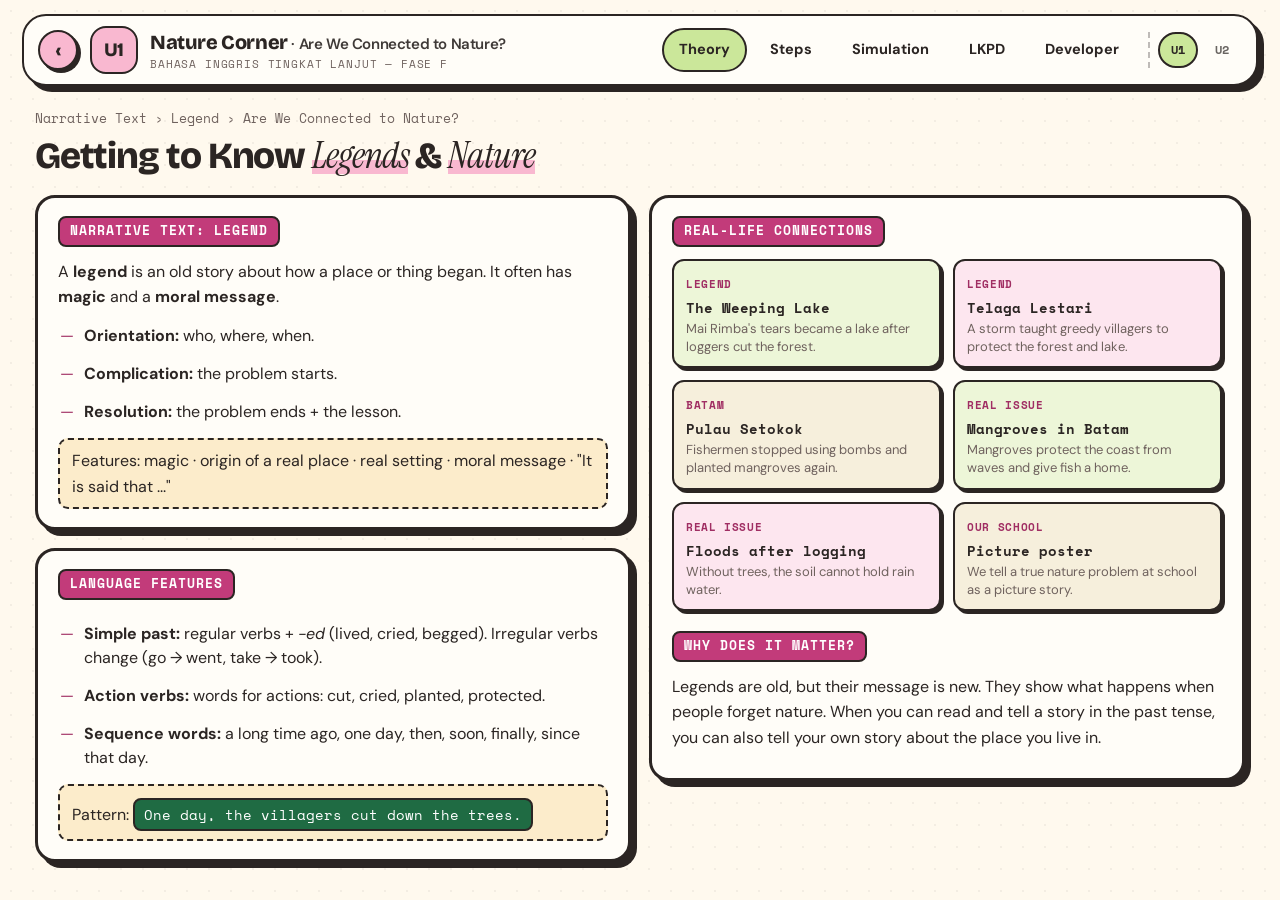
==== corner.html @ f739ede0 "Corner page: bump neo.css cache version" ====
<!doctype html>
<html lang="en">
<head>
<meta charset="utf-8">
<meta name="viewport" content="width=device-width, initial-scale=1, viewport-fit=cover">
<meta name="theme-color" content="#F2B5A7">
<title>Corner · Think Lab</title>
<link rel="preconnect" href="https://fonts.googleapis.com">
<link href="https://fonts.googleapis.com/css2?family=Bricolage+Grotesque:opsz,wght@12..96,400..800&family=DM+Sans:wght@400;500;600;700&family=Instrument+Serif:ital@0;1&family=Space+Mono:wght@400;700&display=swap" rel="stylesheet">
<link rel="stylesheet" href="style.css?v=1795030000">
<link rel="stylesheet" href="lkpd.css?v=1795030000">
<link rel="stylesheet" href="corner.css?v=1795030000">
<link rel="stylesheet" href="neo.css?v=1795033000">
</head>
<body class="corner">
<div class="bgglow"></div>
<div class="app">
  <header class="bar">
    <i class="stripes"></i>
    <a class="back2" id="backLink" href="./" title="Back to Think Lab">‹</a>
    <div class="logo" id="logo"></div>
    <div class="brand2"><b id="appTitle"></b><small>BAHASA INGGRIS TINGKAT LANJUT — FASE F</small></div>
    <nav class="tabs2" id="tabs"></nav>
    <nav class="units" id="units"></nav>
  </header>
  <main class="view" id="view"></main>
</div>
<script src="data.js?v=1795030000"></script>
<script src="lkpd-data.js?v=1795030000"></script>
<script src="corner-data.js?v=1795030000"></script>
<script src="corner.js?v=1795030000"></script>
</body>
</html>
---- style.css ----
/* =========================================================
   Lab English XI — Liquid Glass
   Layer 1 = content (full-bleed) · Layer 2 = floating glass controls
   ========================================================= */
:root{
  --font:-apple-system,BlinkMacSystemFont,"SF Pro Display","SF Pro Text",Inter,system-ui,sans-serif;
  --spring:cubic-bezier(.34,1.56,.64,1);
  --ease:cubic-bezier(.2,.8,.2,1);
  --ink:#111114; --ink2:#55556a; --paper:#f5f5f8; --paper2:#ffffff;
  --accent:#0a84ff;
  --r-xl:36px; --pad:10px; /* concentric: inner radius = outer − padding */
}
@media (prefers-color-scheme:dark){:root:not([data-theme="light"]){--ink:#f4f4f7;--ink2:#a4a4b4;--paper:#0d0d12;--paper2:#18181f}}
*{box-sizing:border-box;-webkit-tap-highlight-color:transparent}
html{scroll-behavior:smooth;scroll-padding-top:90px}
body{margin:0;font-family:var(--font);color:var(--ink);background:var(--paper);-webkit-font-smoothing:antialiased;line-height:1.5}
button{font:inherit;color:inherit;cursor:pointer;border:0;background:none}
a{color:inherit}

/* ---------- Glass material ---------- */
.glass{
  position:relative;isolation:isolate;
  --tint:255,255,255; --alpha:.16; --blur:10px;
  background:rgba(var(--tint),var(--alpha));
  -webkit-backdrop-filter:blur(var(--blur)) saturate(190%) brightness(1.04);
  backdrop-filter:blur(var(--blur)) saturate(190%) brightness(1.04);
  box-shadow:
    inset 0 1px 0 rgba(255,255,255,.55),         /* top specular line */
    inset 0 -1px 0 rgba(255,255,255,.12),
    inset 0 0 0 .5px rgba(255,255,255,.18),
    0 10px 30px -8px rgba(0,0,0,.22),            /* soft float shadow */
    0 2px 6px -2px rgba(0,0,0,.12);
}
html.lens .glass{backdrop-filter:url(#lens) blur(var(--blur)) saturate(190%) brightness(1.04)}
/* specular rim: bright on upper-left, faint elsewhere */
.glass::before{content:"";position:absolute;inset:0;border-radius:inherit;padding:1.2px;pointer-events:none;z-index:-1;
  background:linear-gradient(140deg,rgba(255,255,255,.85),rgba(255,255,255,.12) 28%,rgba(255,255,255,0) 50%,rgba(255,255,255,.08) 72%,rgba(255,255,255,.45));
  -webkit-mask:linear-gradient(#000 0 0) content-box,linear-gradient(#000 0 0);-webkit-mask-composite:xor;mask-composite:exclude}
/* moving highlight: follows pointer / device tilt */
.glass::after{content:"";position:absolute;inset:0;border-radius:inherit;pointer-events:none;z-index:-1;
  background:radial-gradient(160px 120px at var(--mx,30%) var(--my,0%),rgba(255,255,255,.35),transparent 70%);
  opacity:.7;mix-blend-mode:soft-light;transition:opacity .3s}
.glass.regular{--alpha:.22;--blur:18px}
.glass.clear{--alpha:.07;--blur:4px}
/* adaptive tint: controls flip when sitting over light content */
.on-light .glass.regular,.glass.regular.on-light{--tint:255,255,255;--alpha:.62;color:#111114}
.on-dark .glass.regular,.glass.regular.on-dark{--tint:30,30,40;--alpha:.28;color:#fff}

/* ---------- Floating top bar ---------- */
.topbar{position:fixed;z-index:30;top:max(12px,env(safe-area-inset-top));left:50%;transform:translateX(-50%);
  display:flex;align-items:center;gap:6px;padding:6px;border-radius:999px;max-width:calc(100vw - 24px);
  transition:transform .5s var(--spring),padding .4s var(--spring),background .4s,color .4s}
.brand{display:flex;align-items:center;gap:6px;padding:8px 14px;font-weight:800;text-decoration:none;white-space:nowrap;letter-spacing:-.01em}
.back{width:38px;height:38px;flex:none;border-radius:50%;display:grid;place-items:center;text-decoration:none;font-size:18px;opacity:.8}
.back:hover{opacity:1;background:rgba(127,127,127,.15)}
.seg{position:relative;display:flex;gap:2px;overflow-x:auto;scrollbar-width:none}
.seg a{position:relative;z-index:1;padding:8px 14px;border-radius:999px;text-decoration:none;font-size:14px;font-weight:600;white-space:nowrap;transition:transform .3s var(--spring),opacity .3s}
.seg a:active{transform:scale(.92)}
.blob{position:absolute;z-index:0;top:0;bottom:0;border-radius:999px;background:rgba(255,255,255,.28);
  box-shadow:inset 0 1px 0 rgba(255,255,255,.6),0 4px 14px -4px rgba(0,0,0,.25);
  transition:left .55s var(--spring),width .38s var(--spring),opacity .3s}
.on-light .blob{background:rgba(0,0,0,.07);box-shadow:inset 0 1px 0 rgba(255,255,255,.9),0 4px 14px -6px rgba(0,0,0,.25)}

/* ---------- Floating tab bar (shrinks on scroll) ---------- */
.tabbar{position:fixed;z-index:30;bottom:max(14px,env(safe-area-inset-bottom));left:50%;transform:translateX(-50%);
  display:flex;gap:2px;padding:6px;border-radius:999px;transition:padding .45s var(--spring),transform .45s var(--spring),background .4s,color .4s}
.tabbar a{position:relative;z-index:1;display:flex;flex-direction:column;align-items:center;gap:1px;min-width:64px;padding:7px 12px;border-radius:999px;text-decoration:none;
  transition:min-width .45s var(--spring),padding .45s var(--spring),transform .25s var(--spring)}
.tabbar a b{font-size:21px;line-height:1.1;transition:transform .35s var(--spring)}
.tabbar a span{font-size:11px;font-weight:600;max-height:16px;overflow:hidden;transition:max-height .35s var(--ease),opacity .25s}
.tabbar a:active{transform:scale(.88)}
.tabbar a.on b{transform:scale(1.12)}
body.compact .tabbar{padding:4px;transform:translateX(-50%) scale(.9)}
body.compact .tabbar a{min-width:46px;padding:7px 8px}
body.compact .tabbar a span{max-height:0;opacity:0}
body.compact .topbar{transform:translateX(-50%) translateY(-6px) scale(.94)}

/* ---------- Content layer ---------- */
.hero,.unit{position:relative;overflow:hidden;color:#fff;padding:120px max(24px,calc((100vw - 1080px)/2)) 90px}
.hero{min-height:100svh;display:flex;flex-direction:column;justify-content:flex-end;
  background:radial-gradient(60% 50% at 15% 20%,#5b5cff 0%,transparent 60%),radial-gradient(50% 50% at 85% 25%,#ff6fb1 0%,transparent 60%),
  radial-gradient(60% 60% at 70% 90%,#ffb35c 0%,transparent 60%),radial-gradient(50% 50% at 20% 85%,#22c1c3 0%,transparent 60%),#2a1470}
.mesh{position:absolute;inset:-20%;z-index:0;pointer-events:none}
.mesh i{position:absolute;width:42vmax;height:42vmax;border-radius:50%;filter:blur(60px);opacity:.55;animation:drift 22s var(--ease) infinite alternate}
.mesh i:nth-child(2){animation-delay:-7s;animation-duration:26s}.mesh i:nth-child(3){animation-delay:-14s;animation-duration:30s}
@keyframes drift{0%{transform:translate(0,0) scale(1)}50%{transform:translate(12vw,-8vh) scale(1.15)}100%{transform:translate(-6vw,10vh) scale(.95)}}
.hero>*:not(.mesh),.unit>*:not(.mesh){position:relative;z-index:1}
.eyebrow{font-size:13px;font-weight:700;letter-spacing:.12em;text-transform:uppercase;opacity:.85;margin:0 0 10px}
.display{font-size:clamp(2.6rem,7.5vw,5.6rem);font-weight:900;line-height:.98;letter-spacing:-.035em;margin:0 0 18px;max-width:900px}
.lede{font-size:clamp(1.05rem,1.6vw,1.3rem);max-width:640px;opacity:.92;margin:0 0 28px}
.chips{display:flex;flex-wrap:wrap;gap:10px}
.chip{display:inline-flex;align-items:center;gap:8px;padding:12px 18px;border-radius:999px;color:#fff;text-decoration:none;font-weight:600;font-size:14.5px;
  transition:transform .35s var(--spring)}
.chip:hover{transform:translateY(-2px) scale(1.03)}.chip:active{transform:scale(.95)}

.unit{min-height:92svh;background:var(--bg)}
.u-top{display:flex;align-items:center;gap:14px;margin-bottom:6px}
.u-emoji{font-size:44px;line-height:1;filter:drop-shadow(0 6px 14px rgba(0,0,0,.25))}
.u-title{font-size:clamp(2.1rem,5.5vw,4rem);font-weight:900;line-height:1;letter-spacing:-.03em;margin:4px 0 14px;max-width:880px}
.u-desk{max-width:720px;font-size:1.05rem;opacity:.92;margin:0 0 18px}
.u-tags{display:flex;flex-wrap:wrap;gap:8px;margin-bottom:34px}
.u-tags span{padding:7px 14px;border-radius:999px;font-size:13px;font-weight:600}
/* one glass container groups all activities (Clear variant over media) */
.panel{border-radius:var(--r-xl);padding:var(--pad);max-width:1080px}
.acts{display:grid;grid-template-columns:repeat(auto-fill,minmax(240px,1fr));gap:6px}
.act{display:flex;align-items:center;gap:14px;padding:14px 16px;border-radius:calc(var(--r-xl) - var(--pad));text-align:left;color:#fff;
  transition:transform .35s var(--spring),background .25s}
.act:hover{background:rgba(255,255,255,.12)}
.act:active{transform:scale(.96)}
.act .i{width:46px;height:46px;flex:none;border-radius:50%;display:grid;place-items:center;font-size:22px;background:rgba(255,255,255,.18);box-shadow:inset 0 1px 0 rgba(255,255,255,.45)}
.act b{display:block;font-size:15.5px;font-weight:700;letter-spacing:-.01em}
.act small{opacity:.8;font-size:13px}
.act .best{margin-left:auto;padding:4px 10px;border-radius:999px;background:rgba(255,255,255,.9);color:#111;font-size:12px;font-weight:700;white-space:nowrap}
.u-row{display:flex;flex-wrap:wrap;gap:10px;align-items:center;margin-top:22px}
.u-row .lbl{font-size:13px;font-weight:700;opacity:.8;margin-right:4px}
.cta{padding:14px 22px;border-radius:999px;font-weight:700;background:#fff;color:#111;box-shadow:0 10px 30px -10px rgba(0,0,0,.4);transition:transform .35s var(--spring)}
.cta:hover{transform:scale(1.04)}.cta:active{transform:scale(.95)}
.sem-label{display:inline-block;padding:7px 14px;border-radius:999px;font-size:12.5px;font-weight:700;letter-spacing:.06em;text-transform:uppercase;margin-bottom:22px}

.plain{padding:110px max(24px,calc((100vw - 1080px)/2)) 70px;background:var(--paper)}
#profil{padding-bottom:150px}
.plain h2{font-size:clamp(2rem,5vw,3.2rem);font-weight:900;letter-spacing:-.03em;margin:0 0 8px}
.plain p.sub{color:var(--ink2);font-size:1.1rem;margin:0 0 26px;max-width:640px}
.list{border-radius:28px;padding:8px;background:var(--paper2);box-shadow:0 20px 50px -24px rgba(0,0,0,.25)}
.list a{display:flex;justify-content:space-between;align-items:center;gap:12px;padding:16px 18px;border-radius:20px;text-decoration:none;font-weight:600;transition:background .2s,transform .3s var(--spring)}
.list a:hover{background:rgba(127,127,140,.1)}.list a:active{transform:scale(.98)}
.list a span{color:var(--ink2)}
.prof{display:flex;align-items:center;gap:22px}
.ava{width:96px;height:96px;border-radius:50%;flex:none;display:grid;place-items:center;font-size:34px;font-weight:900;color:#fff;background:conic-gradient(from 210deg,#5b5cff,#ff6fb1,#ffb35c,#22c1c3,#5b5cff);box-shadow:0 14px 30px -10px rgba(91,92,255,.6)}
.prof h3{margin:0;font-size:1.6rem;letter-spacing:-.02em}.prof p{margin:2px 0 0;color:var(--ink2)}
.foot{margin-top:40px;color:var(--ink2);font-size:13px}

/* ---------- Sheet (morphs from the tapped control) ---------- */
.scrim{position:fixed;inset:0;z-index:40;background:rgba(10,8,20,.28);transition:opacity .35s}
.scrim[hidden]{display:block;opacity:0;pointer-events:none}
.sheet{position:fixed;z-index:41;left:50%;top:50%;width:min(680px,calc(100vw - 24px));max-height:min(86svh,820px);transform:translate(-50%,-50%);
  display:flex;flex-direction:column;border-radius:36px;padding:10px;--alpha:.72;--blur:30px;color:var(--ink)}
.sheet[hidden]{display:none}
@media (prefers-color-scheme:dark){:root:not([data-theme="light"]) .sheet{--tint:28,28,36;--alpha:.78}}
.sheet-head{display:flex;justify-content:space-between;align-items:center;gap:10px;padding:10px 10px 10px 16px}
.sheet-head b{font-size:1.15rem;letter-spacing:-.01em}
.xbtn{width:40px;height:40px;flex:none;border-radius:50%;font-size:15px;transition:transform .3s var(--spring)}
.xbtn:active{transform:scale(.85)}
.sheet-body{overflow-y:auto;padding:4px 16px 16px;border-radius:26px}

/* activity UI inside the sheet (no hard borders: light, shadow, spacing) */
.intro{color:var(--ink2);margin:0 0 14px}
.prog{height:6px;border-radius:99px;background:rgba(127,127,140,.18);overflow:hidden;margin-bottom:16px}
.prog i{display:block;height:100%;border-radius:99px;background:var(--accent);transition:width .5s var(--spring)}
.q{font-size:1.25rem;font-weight:700;letter-spacing:-.01em;margin:0 0 16px}
.opt{display:block;width:100%;text-align:left;margin:8px 0;padding:15px 20px;border-radius:999px;background:rgba(127,127,140,.12);font-weight:500;
  transition:transform .3s var(--spring),background .2s,box-shadow .3s}
.opt:hover:not(:disabled){background:rgba(127,127,140,.2)}
.opt:active:not(:disabled){transform:scale(.97)}
.opt.right{background:#30d158;color:#fff;box-shadow:0 8px 24px -8px #30d158;transform:scale(1.02)}
.opt.wrong{background:#ff453a;color:#fff;animation:shake .4s}
.opt.gone{opacity:0;transform:scale(.6);pointer-events:none}
@keyframes shake{25%{transform:translateX(-6px)}75%{transform:translateX(6px)}}
.row{display:flex;gap:10px;flex-wrap:wrap;align-items:center;margin-top:18px}
.btn{padding:13px 22px;border-radius:999px;font-weight:700;background:var(--accent);color:#fff;box-shadow:0 10px 24px -10px var(--accent);transition:transform .3s var(--spring)}
.btn:active{transform:scale(.94)}
.btn.alt{background:rgba(127,127,140,.14);color:var(--ink);box-shadow:none}
.fb{font-weight:600;margin:12px 0 0}
.sort{list-style:none;padding:0;margin:0}
.sort li{display:flex;gap:12px;align-items:center;padding:12px 12px 12px 18px;margin:8px 0;border-radius:24px;background:rgba(127,127,140,.1);transition:transform .45s var(--spring),background .3s}
.sort li span.t{flex:1}
.mv{display:flex;flex-direction:column;gap:4px}
.mv button{width:34px;height:26px;border-radius:999px;background:rgba(127,127,140,.18);font-size:12px;transition:transform .25s var(--spring)}
.mv button:active{transform:scale(.85)}
.sort li.right,.cl.right,.fi.right{background:rgba(48,209,88,.18)}
.sort li.wrong,.cl.wrong,.fi.wrong{background:rgba(255,69,58,.16)}
.tag{display:inline-block;font-size:11px;font-weight:800;padding:3px 9px;border-radius:999px;background:var(--accent);color:#fff;margin-right:6px}
.cl,.fi{padding:14px 18px;border-radius:24px;margin:8px 0;background:rgba(127,127,140,.1)}
.cl .g{display:flex;flex-wrap:wrap;gap:6px;margin-top:10px}
.cl .g button{padding:7px 14px;border-radius:999px;background:rgba(127,127,140,.16);font-size:13px;font-weight:600;transition:transform .3s var(--spring),background .2s}
.cl .g button.pick{background:var(--accent);color:#fff;transform:scale(1.05)}
.fi{display:flex;gap:10px;align-items:center;flex-wrap:wrap}
.fi input{border:0;outline:0;border-radius:999px;padding:9px 14px;width:140px;background:var(--paper2);color:var(--ink);box-shadow:inset 0 1px 3px rgba(0,0,0,.12)}
.fi input:focus{box-shadow:0 0 0 3px rgba(10,132,255,.35)}
.result{text-align:center;padding:6px}
.big{font-size:5rem;font-weight:900;letter-spacing:-.05em;line-height:1;background:linear-gradient(135deg,#5b5cff,#ff6fb1);-webkit-background-clip:text;background-clip:text;color:transparent;animation:pop .6s var(--spring)}
@keyframes pop{from{transform:scale(.4);opacity:0}}
.cert{margin:18px auto;max-width:440px;padding:18px;border-radius:26px;text-align:left;background:rgba(127,127,140,.1)}
.name{width:100%;border:0;outline:0;border-radius:999px;padding:12px 16px;margin-bottom:10px;background:var(--paper2);color:var(--ink);box-shadow:inset 0 1px 3px rgba(0,0,0,.12)}
.game{display:grid;grid-template-columns:1fr 150px;gap:18px}
.ladder{list-style:none;margin:0;padding:6px;display:flex;flex-direction:column-reverse;gap:3px;font-size:12px;border-radius:24px;background:rgba(127,127,140,.08)}
.ladder li{padding:6px 12px;border-radius:999px;color:var(--ink2);transition:all .4s var(--spring)}
.ladder li.now{background:var(--accent);color:#fff;font-weight:700;transform:scale(1.05)}
.ladder li.done{color:#30d158;font-weight:600}
.lifeline{padding:10px 18px;border-radius:999px;font-weight:800;background:linear-gradient(135deg,#ffd60a,#ff9f0a);color:#3a2a00;transition:transform .3s var(--spring)}
.lifeline:disabled{opacity:.35}
.mat h3{margin:18px 0 6px}

@media (max-width:700px){
  .brand span{display:none}
  .hero,.unit{padding:110px 20px 120px}
  .plain{padding:90px 20px 50px}
  .acts{grid-template-columns:1fr}
  .tabbar a{min-width:56px;padding:7px 8px}
  .game{grid-template-columns:1fr}.ladder{flex-direction:row-reverse;flex-wrap:wrap}
  .sheet{top:auto;bottom:10px;transform:translateX(-50%);max-height:88svh}
  .prof{flex-direction:column;align-items:flex-start}
}
@media (prefers-reduced-motion:reduce){*{animation:none!important;transition:none!important}}
/* Sheet = Regular glass tuned for reading (no lensing on large reading surfaces) */
.sheet.glass.regular{--tint:250,250,252;--alpha:.84;--blur:40px;color:#111114}
html.lens .sheet.glass{backdrop-filter:blur(40px) saturate(190%)}
@media (prefers-color-scheme:dark){:root:not([data-theme="light"]) .sheet.glass.regular{--tint:26,26,34;--alpha:.86;color:#f4f4f7}}
---- lkpd.css ----
/* =========================================================
   LKPD pages — same Liquid Glass language as Lab English
   ========================================================= */
body.lkpd{background:var(--paper)}
.lk-hero{min-height:auto;padding-top:120px;padding-bottom:70px}
.lk-hero .lede{margin-bottom:0}
.lk-tabs-wrap{position:sticky;top:max(70px,calc(env(safe-area-inset-top) + 64px));z-index:20;display:flex;justify-content:center;padding:0 12px;margin-top:-26px}
.lk-tabs{display:flex;gap:2px;padding:6px;border-radius:999px;overflow-x:auto;scrollbar-width:none;max-width:100%}
.lk-tabs a{position:relative;z-index:1;padding:9px 16px;border-radius:999px;text-decoration:none;font-weight:700;font-size:14px;white-space:nowrap;transition:transform .3s var(--spring)}
.lk-tabs a:active{transform:scale(.92)}
.lk-body{padding:34px max(16px,calc((100vw - 980px)/2)) 120px}
.lk-body h2{font-size:clamp(1.8rem,4.5vw,2.6rem);font-weight:900;letter-spacing:-.03em;margin:8px 0 6px}
.lk-body .sub{color:var(--ink2);margin:0 0 22px}

/* meeting pills */
.pills{display:flex;gap:8px;overflow-x:auto;padding:4px 2px 14px;scrollbar-width:thin;scroll-snap-type:x proximity}
.pill{flex:none;scroll-snap-align:start;display:flex;flex-direction:column;gap:1px;padding:10px 16px;border-radius:20px;background:var(--paper2);text-decoration:none;
  box-shadow:0 6px 18px -10px rgba(0,0,0,.25);transition:transform .3s var(--spring),background .2s,color .2s}
.pill b{font-size:14px}.pill small{font-size:12px;color:var(--ink2)}
.pill:active{transform:scale(.94)}
.pill.on{background:var(--u);color:#fff}.pill.on small{color:rgba(255,255,255,.85)}
.pill.done::after{content:"✓";position:absolute;margin:-6px 0 0 -10px}

/* the worksheet */
.ws{background:var(--paper2);border-radius:32px;padding:clamp(18px,4vw,36px);box-shadow:0 24px 60px -30px rgba(0,0,0,.3)}
.ws-head{display:flex;flex-wrap:wrap;align-items:center;gap:8px;margin-bottom:6px}
.ws .tag{display:inline-block;margin:0;padding:5px 12px;border-radius:999px;font-size:12px;font-weight:700;letter-spacing:.04em;background:rgba(127,127,140,.13);color:var(--ink)}
.ws .tag.u{background:var(--u);color:#fff}
.ws h3{font-size:clamp(1.6rem,4vw,2.3rem);font-weight:900;letter-spacing:-.03em;margin:6px 0 2px;line-height:1.08}
.ws .ws-sub{color:var(--ink2);margin:0 0 18px;font-weight:600}
.ident{display:grid;grid-template-columns:2fr 1fr 1fr 1.3fr;gap:10px;margin:0 0 16px}
.ident label,.fld{display:flex;flex-direction:column;gap:4px;font-size:12px;font-weight:700;color:var(--ink2)}
input.in,textarea.in,select.in{font:inherit;font-size:15px;color:var(--ink);background:rgba(127,127,140,.09);border:0;border-radius:14px;padding:10px 12px;width:100%;
  outline:none;box-shadow:inset 0 0 0 1.5px transparent;transition:box-shadow .2s,background .2s}
input.in:focus,textarea.in:focus,select.in:focus{box-shadow:inset 0 0 0 2px var(--u);background:rgba(127,127,140,.05)}
textarea.in{resize:vertical;min-height:46px;line-height:1.45}
.in.ok{box-shadow:inset 0 0 0 2px #2fb344;background:rgba(47,179,68,.09)}
.in.bad{box-shadow:inset 0 0 0 2px #e5484d;background:rgba(229,72,77,.08)}
.goal{border-radius:22px;padding:14px 18px;margin:0 0 8px;background:color-mix(in srgb,var(--u) 10%,transparent)}
.goal b{display:block;font-size:12px;letter-spacing:.08em;text-transform:uppercase;color:var(--u);margin-bottom:4px}
.goal p{margin:0}
.part{margin-top:26px}
.part-h{display:flex;align-items:baseline;flex-wrap:wrap;gap:10px;margin:0 0 10px}
.part-h h4{margin:0;font-size:1.25rem;font-weight:800;letter-spacing:-.02em}
.part-h span{font-size:12.5px;color:var(--ink2);font-weight:600}
.item{margin:0 0 14px}
.item > .q{display:block;font-weight:600;margin-bottom:6px}
.box{border-radius:18px;padding:12px 16px;background:rgba(127,127,140,.09);font-size:14.5px;margin:0 0 12px}
.read{border-radius:20px;margin:0 0 14px;background:rgba(127,127,140,.07);overflow:hidden}
.read summary{cursor:pointer;padding:13px 18px;font-weight:700;list-style:none}
.read summary::before{content:""}
.read summary::after{content:"Show";float:right;font-size:12px;font-weight:700;color:var(--u)}
.read[open] summary::after{content:"Hide"}
.read .txt{padding:0 18px 12px;font-size:15.5px;line-height:1.65}
.read .txt p{margin:0 0 10px}
.tbl{overflow-x:auto;margin:0 0 12px;border-radius:18px;background:rgba(127,127,140,.06)}
.tbl table{border-collapse:collapse;width:100%;min-width:520px;font-size:14.5px}
.tbl th{text-align:left;font-size:12px;font-weight:800;letter-spacing:.03em;color:var(--ink2);padding:11px 10px;border-bottom:1px solid rgba(127,127,140,.18)}
.tbl td{padding:7px 8px;vertical-align:top;border-bottom:1px solid rgba(127,127,140,.1)}
.tbl tr:last-child td{border-bottom:0}
.tbl td.static{padding-top:12px}
.tbl textarea.in{min-height:40px;font-size:14px;padding:8px 10px}
.tbl select.in{min-width:92px;font-size:14px;padding:8px 10px}
.fb{font-size:13.5px;margin-top:6px;padding:8px 12px;border-radius:12px;display:none}
.fb.show{display:block}
.fb.ok{background:rgba(47,179,68,.1);color:#1c7a2f}
.fb.bad{background:rgba(229,72,77,.09);color:#b42328}
.key{display:none;border-radius:18px;padding:12px 16px;margin-top:8px;background:rgba(255,196,0,.13);font-size:14px}
.key b{display:block;font-size:12px;letter-spacing:.06em;text-transform:uppercase;margin-bottom:4px}
.checked .key{display:block}
.chk{display:flex;flex-direction:column;gap:6px}
.chk label,.self label{display:flex;align-items:flex-start;gap:10px;font-size:15px;cursor:pointer}
.chk input,.self input{width:20px;height:20px;accent-color:var(--u);flex:none;margin-top:2px}
.self{display:flex;flex-wrap:wrap;gap:16px;margin-top:8px}

/* actions + score */
.actions{display:flex;flex-wrap:wrap;gap:10px;margin-top:28px}
.btn.u{background:var(--u);box-shadow:0 10px 24px -10px var(--u)}
.score{display:none;margin-top:18px;border-radius:24px;padding:18px 20px;background:color-mix(in srgb,var(--u) 10%,transparent)}
.score.show{display:flex;flex-wrap:wrap;align-items:center;gap:18px}
.score .big{font-size:3rem;font-weight:900;letter-spacing:-.04em;line-height:1;color:var(--u)}
.score p{margin:0}
.score small{color:var(--ink2)}
.saved{font-size:12.5px;color:var(--ink2);margin-left:auto;align-self:center}

/* theory / steps / practice / about */
.card{background:var(--paper2);border-radius:28px;padding:clamp(18px,4vw,30px);box-shadow:0 20px 50px -28px rgba(0,0,0,.28);margin-bottom:16px}
.card h3{margin:0 0 8px;font-size:1.25rem;letter-spacing:-.02em}
.card h4{margin:16px 0 6px}
.card p,.card li{line-height:1.6}
.card table{border-collapse:collapse;width:100%;font-size:14.5px}
.card td,.card th{padding:8px;border-bottom:1px solid rgba(127,127,140,.15);text-align:left;vertical-align:top}
.steps{counter-reset:s;list-style:none;padding:0;margin:0}
.steps li{counter-increment:s;display:flex;gap:14px;align-items:flex-start;padding:10px 0}
.steps li::before{content:counter(s);flex:none;width:32px;height:32px;border-radius:50%;display:grid;place-items:center;font-weight:800;color:#fff;background:var(--u)}
.flow a{display:flex;gap:12px;align-items:center;padding:12px 14px;border-radius:18px;text-decoration:none;transition:background .2s,transform .3s var(--spring)}
.flow a:hover{background:rgba(127,127,140,.1)}.flow a:active{transform:scale(.98)}
.flow .n{flex:none;min-width:112px;font-weight:800;color:var(--u)}
.flow .t{flex:1}.flow small{display:block;color:var(--ink2)}
.flow .ev{opacity:.7;padding:12px 14px}
.grid2{display:grid;grid-template-columns:repeat(auto-fill,minmax(250px,1fr));gap:10px}
.tile{display:flex;align-items:center;gap:12px;padding:14px 16px;border-radius:20px;background:var(--paper2);text-decoration:none;box-shadow:0 10px 30px -18px rgba(0,0,0,.3);transition:transform .3s var(--spring)}
.tile:hover{transform:translateY(-2px)}.tile:active{transform:scale(.97)}
.tile .i{font-size:24px}.tile small{display:block;color:var(--ink2)}

@media (max-width:700px){
  .ident{grid-template-columns:1fr 1fr}
  .ident label:first-child{grid-column:1/-1}
  .lk-tabs a{padding:8px 12px;font-size:13px}
  .flow .n{min-width:88px}
}
@media (prefers-color-scheme:dark){:root:not([data-theme="light"]) .fb.ok{color:#7ee08a}:root:not([data-theme="light"]) .fb.bad{color:#ff8a8e}}

/* print / save as PDF: only the worksheet */
@media print{
  body{background:#fff;color:#000}
  .topbar,.lk-tabs-wrap,.lk-hero,.pills,.actions,.saved,.lk-body > h2,.lk-body > .sub{display:none!important}
  .lk-body{padding:0}
  .ws{box-shadow:none;padding:0;border-radius:0}
  .in{background:#fff!important;box-shadow:inset 0 0 0 1px #999!important;color:#000}
  .read .txt{display:block}
  .read summary::after{content:""}
  .tbl{overflow:visible}.tbl table{min-width:0}
  .part{break-inside:auto}.item,.tbl tr{break-inside:avoid}
}

.in::placeholder{color:var(--ink2);opacity:.5;font-weight:400}
@media (max-width:520px){.lk-tabs a{padding:8px 10px;font-size:12.5px}.lk-tabs a i{display:none}}
---- corner.css ----
/* =========================================================
   CORNER — RETRO style
   Palette (from the teacher): blue #367BC7 · yellow #F3BD45 · crimson #C02656 · wine #A1204D
   ========================================================= */
body.corner{
  --blue:#367BC7; --yellow:#F3BD45; --red:#C02656; --wine:#A1204D;
  --cream:#FBF1DE; --cream2:#FFF9EE; --ink:#2A1A2C; --ink2:#6E5A66; --line:#2A1A2C;
  --paper:var(--cream); --paper2:var(--cream2); --u:var(--blue);
  --ok:#AAD66A; --bad:var(--red);
  --mono:"Space Mono",ui-monospace,Menlo,monospace; --disp:"Bungee","Rubik",system-ui,sans-serif; --font:"Rubik",system-ui,sans-serif;
  --sh:4px 4px 0 var(--ink); --sh2:6px 6px 0 var(--ink);
  font-family:var(--font);color:var(--ink);min-height:100svh;overflow-x:hidden;
  background:radial-gradient(rgba(42,26,44,.09) 1.2px,transparent 1.3px) 0 0/18px 18px,var(--cream)}
.corner .bgglow{display:none}
.app{max-width:1500px;margin:0 auto;padding:14px clamp(10px,2vw,22px) 30px}
@media (min-width:1000px){.app{height:100svh;display:flex;flex-direction:column}.view{flex:1;min-height:0;overflow:auto}}

/* ---------- top bar: blue band + retro stripes ---------- */
.bar{display:flex;align-items:center;gap:12px;padding:10px 12px 22px;border-radius:18px;color:#fff;position:relative;
  background:var(--blue);border:3px solid var(--ink);box-shadow:var(--sh2);backdrop-filter:none;-webkit-backdrop-filter:none}
.bar::before,.bar::after{display:none}
.bar > .stripes{position:absolute;left:0;right:0;bottom:0;height:14px;border-radius:0 0 15px 15px;overflow:hidden;
  background:linear-gradient(var(--yellow) 0 33%,var(--red) 33% 66%,var(--wine) 66%)}
.back2{width:40px;height:40px;flex:none;border-radius:12px;display:grid;place-items:center;text-decoration:none;font-size:22px;font-weight:900;
  background:var(--cream2);color:var(--ink);border:2.5px solid var(--ink);box-shadow:3px 3px 0 var(--ink)}
.back2:active{transform:translate(3px,3px);box-shadow:none}
.logo{width:48px;height:48px;flex:none;border-radius:50%;display:grid;place-items:center;font-size:24px;background:var(--yellow);border:3px solid var(--ink);box-shadow:3px 3px 0 var(--ink)}
.brand2{min-width:0;flex:1}
.brand2 b{display:block;font-family:var(--disp);font-weight:400;font-size:19px;letter-spacing:.01em;white-space:nowrap;overflow:hidden;text-overflow:ellipsis;text-shadow:2px 2px 0 var(--wine)}
.brand2 b span{font-family:var(--font);font-weight:600;font-size:15px;text-shadow:none;opacity:.9}
.brand2 small{display:block;font-family:var(--mono);font-size:10.5px;letter-spacing:.08em;opacity:.85}
.tabs2{display:flex;gap:6px}
.tabs2 a{padding:9px 15px;border-radius:12px;text-decoration:none;font-weight:700;font-size:14.5px;color:#fff;border:2.5px solid transparent;transition:transform .15s,box-shadow .15s}
.tabs2 a:hover{border-color:rgba(255,255,255,.6)}
.tabs2 a.on{background:var(--yellow);color:var(--ink);border-color:var(--ink);box-shadow:3px 3px 0 var(--ink)}
.tabs2 a:active{transform:translate(2px,2px);box-shadow:none}
.units{display:flex;gap:4px;padding-left:8px;border-left:2.5px dashed rgba(255,255,255,.5)}
.units a{width:34px;height:34px;display:grid;place-items:center;border-radius:50%;text-decoration:none;font-size:17px;opacity:.6;border:2px solid transparent}
.units a:hover{opacity:1}.units a.on{opacity:1;background:var(--cream2);border-color:var(--ink)}

/* ---------- view ---------- */
.view{padding:22px clamp(4px,1vw,14px) 14px}
.crumb{font-family:var(--mono);font-size:12.5px;color:var(--ink2);margin:2px 0 6px}
.ttl{font-family:var(--disp);font-weight:400;font-size:clamp(1.5rem,3vw,2.3rem);letter-spacing:.005em;line-height:1.15;margin:0 0 18px;color:var(--ink)}
.ttl em{font-style:normal;color:var(--red);text-shadow:2px 2px 0 var(--yellow)}
.two{display:grid;grid-template-columns:1fr 1fr;gap:18px}
.col{display:flex;flex-direction:column;gap:18px}
.pane{background:var(--cream2);border:3px solid var(--ink);border-radius:16px;padding:18px 20px;box-shadow:var(--sh2)}
.pane h5{display:inline-block;margin:0 0 12px;padding:4px 10px;border-radius:8px;font-family:var(--mono);font-size:12.5px;font-weight:700;letter-spacing:.08em;text-transform:uppercase;
  background:var(--red);color:#fff;border:2px solid var(--ink)}
.pane p{margin:0 0 10px;line-height:1.6}
.pane ul{margin:0 0 10px;padding:0;list-style:none}
.pane li{position:relative;padding:4px 0 4px 26px;margin:6px 0;line-height:1.5}
.pane li::before{content:"\2014";position:absolute;left:2px;top:4px;color:var(--blue)}
.pane .f{margin:10px 0 0;padding:8px 12px;border-radius:10px;background:rgba(243,189,69,.25);border:2px dashed var(--ink);color:var(--ink)}
.pane code{font-family:var(--mono);font-size:.9em;color:#fff;background:var(--blue);border:2px solid var(--ink);padding:3px 9px;border-radius:8px;display:inline-block;margin-top:4px}
.models{display:grid;grid-template-columns:1fr 1fr;gap:12px}
.model{border:2.5px solid var(--ink);border-radius:12px;padding:10px 12px;background:#fff;box-shadow:3px 3px 0 var(--ink)}
.model:nth-child(3n+1){background:#EDF6D8}.model:nth-child(3n+2){background:#FDE6EF}.model:nth-child(3n){background:#F6EFDC}
.model small{display:inline-block;font-family:var(--mono);font-size:10.5px;font-weight:700;letter-spacing:.06em;color:var(--wine)}
.model b{display:block;font-family:var(--mono);font-size:14px;margin:2px 0}
.model span{font-size:13px;color:var(--ink2);line-height:1.4;display:block}

/* steps */
.stepgrid{display:grid;grid-template-columns:repeat(3,1fr);gap:18px}
.step .num{display:grid;place-items:center;width:52px;height:52px;border-radius:50%;font-family:var(--disp);font-size:22px;color:#fff;margin-bottom:12px;border:3px solid var(--ink);box-shadow:3px 3px 0 var(--ink);background:var(--blue)}
.step:nth-child(3n+2) .num{background:var(--yellow);color:var(--ink)}.step:nth-child(3n) .num{background:var(--red)}
.step h5{background:none;border:0;padding:0;color:var(--ink);text-transform:none;letter-spacing:0;font-family:var(--font);font-size:1.15rem;font-weight:800}
.tipline{margin-top:18px;background:var(--yellow)}.tipline a{color:var(--wine);font-weight:800}

/* ---------- simulation ---------- */
.simgrid{display:grid;grid-template-columns:330px 1fr;gap:18px;align-items:start}
.corner select.in,.corner input.in,.corner textarea.in{background:#fff;color:var(--ink);border:2.5px solid var(--ink);border-radius:10px;box-shadow:none;font-family:var(--font)}
.corner .in:focus{box-shadow:3px 3px 0 var(--blue)!important;background:#fff}
.toggle{display:flex;padding:4px;gap:4px;border-radius:12px;background:#fff;border:2.5px solid var(--ink)}
.toggle button{flex:1;padding:9px;border-radius:8px;font-family:var(--mono);font-weight:700;font-size:13px;color:var(--ink2)}
.toggle button.on{background:var(--blue);color:#fff;box-shadow:inset 0 -3px 0 rgba(0,0,0,.25)}
.hint{font-size:13.5px;color:var(--ink2);margin:16px 0 8px!important}
.prow{display:flex;flex-wrap:wrap;align-items:center;gap:6px;margin-bottom:8px}
.prow span{font-family:var(--mono);font-size:12px;color:var(--ink2);width:30px}
.prow button{padding:6px 10px;border-radius:9px;font-size:12.5px;font-weight:700;border:2px solid var(--ink);background:#fff;box-shadow:2px 2px 0 var(--ink);transition:transform .1s,box-shadow .1s}
.prow button:active{transform:translate(2px,2px);box-shadow:none}
.prow button.on{background:var(--yellow)}
.feat{display:flex;align-items:center;gap:10px;padding:10px 12px;border-radius:12px;margin-bottom:8px;background:#fff;border:2.5px solid var(--ink);cursor:pointer;box-shadow:2px 2px 0 var(--ink)}
.feat input{display:none}
.feat .sw{width:38px;height:22px;border-radius:999px;background:#F2B5A7;border:2px solid var(--ink);position:relative;flex:none}
.feat .sw::after{content:"";position:absolute;top:1px;left:1px;width:16px;height:16px;border-radius:50%;background:#fff;border:2px solid var(--ink);box-sizing:border-box;transition:transform .2s}
.feat input:checked + .sw::after{transform:translateX(16px)}
.feat input:checked + .sw.m0{background:var(--yellow)}.feat input:checked + .sw.m1{background:#7FB0E6}.feat input:checked + .sw.m2{background:#F08BAA}.feat input:checked + .sw.m3{background:#C7A3E8}
.feat span{flex:1;font-weight:700;font-size:14px}.feat b{font-family:var(--mono)}
.reset{margin-top:14px;width:100%}
.outhead{display:flex;flex-wrap:wrap;justify-content:space-between;gap:10px;align-items:flex-end;margin-bottom:12px}
.outhead small{display:block;font-family:var(--mono);font-size:11px;letter-spacing:.08em;color:var(--red);font-weight:700}
.outhead b{font-family:var(--disp);font-weight:400;font-size:1.15rem;color:var(--blue)}
.stats{display:flex;flex-wrap:wrap;gap:6px}
.stats span{font-size:12.5px;padding:5px 10px;border-radius:999px;border:2px solid var(--ink);background:#fff}
.stats span.ok{background:var(--yellow)}
.simout{display:flex;flex-direction:column;gap:12px}
.para{border-radius:12px;padding:12px 16px;background:#fff;border:2.5px solid var(--ink);border-left-width:10px;border-left-color:#d8ccb8}
.para.ok{border-left-color:var(--ok);background:#EDF6D8}
.para.bad{border-left-color:var(--red);background:#FDE6EF}
.para .lab{font-family:var(--mono);font-size:11px;font-weight:700;letter-spacing:.08em;text-transform:uppercase;color:var(--ink2)}
.para p{margin:4px 0 0;line-height:1.75;font-size:15.5px}
.para mark{color:var(--ink);border-radius:4px;padding:0 3px;font-weight:600;border-bottom:2px solid var(--ink)}
mark.m0{background:var(--yellow)}mark.m1{background:#A9CBF0}mark.m2{background:#F6B3C7}mark.m3{background:#DCC4F2}
.win{padding:14px 16px;border-radius:12px;background:var(--yellow);border:3px solid var(--ink);box-shadow:var(--sh);font-weight:800;animation:pop .45s cubic-bezier(.34,1.56,.64,1)}
@keyframes pop{from{transform:scale(.85) rotate(-2deg);opacity:0}}

/* ---------- buttons ---------- */
.corner .btn{font-family:var(--font);font-weight:800;border:2.5px solid var(--ink);border-radius:12px;box-shadow:var(--sh);transition:transform .1s,box-shadow .1s}
.corner .btn:active{transform:translate(4px,4px);box-shadow:none}
.corner .btn.u{background:var(--red);color:#fff}
.corner .btn.alt{background:#fff;color:var(--ink)}
.corner .btn:disabled{opacity:.4;box-shadow:none}

/* ---------- LKPD: pills + quiz ---------- */
.corner .pills{margin-bottom:10px;padding:4px 6px 16px}
.corner .pill{background:#fff;border:2.5px solid var(--ink);box-shadow:3px 3px 0 var(--ink);border-radius:12px;color:var(--ink);position:relative}
.corner .pill.on{background:var(--blue);color:#fff}
.corner .pill.on small{color:rgba(255,255,255,.9)}
.corner .pill:first-child:not(.on){background:var(--yellow)}
.quiz{display:grid;grid-template-columns:330px 1fr;gap:18px;align-items:start}
.ident.q{grid-template-columns:1fr;gap:8px;margin-bottom:14px}
.corner .ident label{color:var(--ink);font-family:var(--mono)}
.qscore{display:grid;grid-template-columns:repeat(3,1fr);gap:8px;margin-bottom:16px}
.qscore div{border-radius:12px;padding:10px 6px;border:2.5px solid var(--ink);text-align:center;background:#fff}
.qscore div:nth-child(1){background:#EDF6D8}.qscore div:nth-child(2){background:#FDE6EF}.qscore div:nth-child(3){background:#F6EFDC}
.qscore small{display:block;font-family:var(--mono);font-size:10px;letter-spacing:.06em;color:var(--ink2);font-weight:700}
.qscore b{font-family:var(--disp);font-weight:400;font-size:1.35rem;color:var(--ink)}
.nums{display:grid;grid-template-columns:repeat(5,1fr);gap:7px;margin-bottom:12px}
.nums button{aspect-ratio:1.25;border-radius:10px;font-family:var(--mono);font-weight:700;background:#fff;border:2.5px solid var(--ink);box-shadow:2px 2px 0 var(--ink)}
.nums button:active{transform:translate(2px,2px);box-shadow:none}
.nums button.ok{background:var(--ok);color:#fff}
.nums button.bad{background:var(--red);color:#fff}
.nums button.cur{outline:3px solid var(--yellow);outline-offset:1px}
.legend{display:flex;gap:12px;font-size:12px;color:var(--ink2);margin-bottom:12px}
.legend i{display:inline-block;width:11px;height:11px;border-radius:3px;background:#fff;border:2px solid var(--ink);margin-right:5px;vertical-align:-1px}
.legend i.ok{background:var(--ok)}.legend i.bad{background:var(--red)}
.qbtns{display:flex;gap:10px}.qbtns .btn{flex:1}
.qhead{display:flex;justify-content:space-between;align-items:center;gap:10px}
.qhead small{font-family:var(--mono);font-size:12px;letter-spacing:.08em;color:var(--red);font-weight:700}
.tag2{font-family:var(--mono);font-size:11px;font-weight:700;letter-spacing:.06em;padding:4px 10px;border-radius:999px;border:2px solid var(--ink);background:var(--yellow)}
.qq{font-family:var(--font);font-size:clamp(1.25rem,2.4vw,1.65rem);font-weight:800;margin:14px 0 18px;line-height:1.35}
.opts{display:grid;gap:10px}
.opts button{display:flex;gap:12px;align-items:center;text-align:left;padding:12px 14px;border-radius:12px;background:#fff;border:2.5px solid var(--ink);box-shadow:3px 3px 0 var(--ink);font-size:15.5px;transition:transform .1s,box-shadow .1s,background .15s}
.opts button:not(:disabled):hover{background:#FDE6EF}
.opts button:not(:disabled):active{transform:translate(3px,3px);box-shadow:none}
.opts button span{width:32px;height:32px;flex:none;border-radius:50%;display:grid;place-items:center;font-family:var(--mono);font-weight:700;background:var(--blue);color:#fff;border:2px solid var(--ink)}
.opts button.ok{background:#DDEEB8}.opts button.ok span{background:var(--ok)}
.opts button.bad{background:#F9C6DA}.opts button.bad span{background:var(--red)}
.opts button.dim{opacity:.5}
.expl{margin-top:16px;border-radius:12px;padding:14px 16px;border:2.5px solid var(--ink);box-shadow:var(--sh);animation:pop .4s cubic-bezier(.34,1.56,.64,1)}
.expl.ok{background:#DDEEB8}.expl.bad{background:#F9C6DA}
.expl small{display:block;margin-top:6px;font-family:var(--mono);font-size:11px;letter-spacing:.08em;color:var(--wine);font-weight:700}
.expl p{margin:2px 0 0}
.qnav{display:flex;justify-content:space-between;margin-top:18px}
.final{margin-top:18px;display:flex;align-items:center;gap:16px;border-radius:14px;padding:14px 18px;background:var(--yellow);border:3px solid var(--ink);box-shadow:var(--sh)}
.final b{font-family:var(--disp);font-weight:400;font-size:2.6rem;color:var(--red);text-shadow:2px 2px 0 var(--ink)}

/* ---------- worksheets (retro) ---------- */
.corner .ws{background:var(--cream2);border:3px solid var(--ink);border-radius:16px;box-shadow:var(--sh2)}
.corner .ws h3{font-family:var(--disp);font-weight:400;letter-spacing:.01em}
.corner .goal{background:#EDF6D8;border:2.5px solid var(--ink)}.corner .goal b{color:var(--blue);font-family:var(--mono)}
.corner .part-h h4{display:inline-block;background:var(--yellow);padding:4px 12px;border-radius:8px;border:2px solid var(--ink);font-size:1.05rem}
.corner .box{background:#FDE6EF;border:2px dashed var(--ink)}
.corner .read{background:#fff;border:2.5px solid var(--ink)}
.corner .read summary::after{color:var(--red)}
.corner .tbl{background:#fff;border:2.5px solid var(--ink)}
.corner .tbl th{color:var(--ink);font-family:var(--mono);background:#EDF6D8;border-bottom:2px solid var(--ink)}
.corner .key{background:#FDE6EF;border:2.5px solid var(--ink)}
.corner .in.ok{border-color:var(--ok);background:#EDF6D8}
.corner .in.bad{border-color:var(--red);background:#FDE6EF}
.corner .fb.ok{color:var(--ok);background:#EDF6D8}.corner .fb.bad{color:var(--red);background:#FDE6EF}
.corner .ws .tag{color:var(--ink);background:#fff;border:2px solid var(--ink)}
.corner .ws .tag.u{background:var(--red);color:#fff}
.corner .score{background:var(--yellow);border:3px solid var(--ink);box-shadow:var(--sh)}.corner .score .big{color:var(--red);font-family:var(--disp);font-weight:400}

/* ---------- developer ---------- */
.prof2{display:flex;align-items:center;gap:18px;background:var(--blue);color:#fff}
.ava2{width:90px;height:90px;flex:none;border-radius:50%;display:grid;place-items:center;font-family:var(--disp);font-size:30px;color:var(--ink);background:var(--yellow);border:3px solid var(--ink);box-shadow:3px 3px 0 var(--ink)}
.prof2 b{display:block;font-size:1.3rem}.prof2 small{display:block;color:var(--yellow);font-family:var(--mono);font-weight:700;letter-spacing:.07em;font-size:12px}.prof2 span{font-size:14px;opacity:.9}
table.info{width:100%;border-collapse:collapse;font-size:14.5px;margin-bottom:12px}
table.info td{padding:8px 6px;border-bottom:2px dashed rgba(42,26,44,.25);vertical-align:top}
table.info td:first-child{color:var(--ink2);font-family:var(--mono);font-size:13px;width:34%;white-space:nowrap}
.chipsrow{display:flex;flex-wrap:wrap;gap:6px;margin-bottom:14px}
.chipsrow span{font-family:var(--mono);font-size:12px;padding:4px 10px;border-radius:999px;border:2px solid var(--ink);background:#fff}
.small{font-size:13.5px;color:var(--ink2)}

@media (max-width:999px){
  .bar{flex-wrap:wrap}
  .tabs2{order:5;width:100%;overflow-x:auto;scrollbar-width:none;padding:2px 4px 6px}
  .tabs2 a{white-space:nowrap}
  .two,.simgrid,.quiz{grid-template-columns:1fr}
  .stepgrid{grid-template-columns:1fr 1fr}
}
@media (max-width:560px){
  .units{display:none}
  .stepgrid,.models{grid-template-columns:1fr}
  .brand2 b span{display:none}
  .brand2 b{font-size:17px}
}
@media print{
  body.corner{background:#fff}
  .bar,.pills{display:none!important}
  .app{height:auto;display:block}.view{overflow:visible}
  .pane,.corner .ws{box-shadow:none}
}
---- neo.css ----
/* =========================================================
   Think Lab: MODERN "BROWSER WINDOW" skin (loaded last, after style/retro/corner css)
   One calm palette: cream + peach + mint (lilac only as a tiny accent), warm charcoal lines.
   Shapes: every card and pop-up is a little browser window (dots, address bar, hard shadow).
   Type: Bricolage Grotesque (headings) · DM Sans (text) · Instrument Serif italic (accent) · Space Mono (labels). No emoji.
   ========================================================= */
:root,body.corner{
  --ink:#2B2523; --ink2:#6F625E;
  --cream:#FFF9EE; --cream2:#FFFDF8;
  --peach:#F9B8D0; --peach2:#FCD9E6; --peach3:#FEEEF4;
  --mint:#CBE79A; --mint2:#AAD66A; --lilac:#F2E8CF;
  /* old palette names now point to the calm palette */
  --blue:#1F6B43; --yellow:#CBE79A; --red:#C23B7A; --wine:#A02E63;
  --ok:#AAD66A; --bad:#C23B7A;
  --paper:var(--cream); --paper2:var(--cream2); --accent:#1F6B43; --u:#1F6B43;
  --disp:"Bricolage Grotesque","DM Sans",system-ui,sans-serif;
  --font:"DM Sans",system-ui,-apple-system,"Segoe UI",sans-serif;
  --serif:"Instrument Serif",Georgia,serif;
  --mono:"Space Mono",ui-monospace,Menlo,monospace;
  --sh:4px 4px 0 var(--ink); --sh2:6px 6px 0 var(--ink);
  --dots:
    radial-gradient(circle at 17px 50%,transparent 0 3.6px,#2B2523 3.6px 5.2px,transparent 5.6px),
    radial-gradient(circle at 35px 50%,transparent 0 3.6px,#2B2523 3.6px 5.2px,transparent 5.6px),
    radial-gradient(circle at 53px 50%,transparent 0 3.6px,#2B2523 3.6px 5.2px,transparent 5.6px);
  --search:url("data:image/svg+xml,%3Csvg xmlns='http://www.w3.org/2000/svg' viewBox='0 0 24 24' fill='none' stroke='%232B2523' stroke-width='2.6' stroke-linecap='round'%3E%3Ccircle cx='10.5' cy='10.5' r='6.5'/%3E%3Cpath d='M15.5 15.5L21 21'/%3E%3C/svg%3E");
}
@media (prefers-color-scheme:dark){
  :root:not([data-theme="light"]){--ink:#2B2523;--ink2:#6F625E;--paper:#FFF9EE;--paper2:#FFFDF8}
}
html{background:var(--cream)}
body,body.corner{
  font-family:var(--font);color:var(--ink);
  background:radial-gradient(rgba(43,37,35,.055) 1.2px,transparent 1.4px) 0 0/22px 22px,var(--cream);
}

/* ---------- headings ---------- */
.display,.u-title,.plain h2,.cc-name,.sheet-head b,.brand,.brand2 b,.player h2,.sheet-body h3,.u-h,.big,.unit .act b{
  font-family:var(--disp);text-transform:none}
.display{font-size:clamp(3rem,10.5vw,7.4rem);line-height:.96;font-weight:800;letter-spacing:-.035em;color:var(--ink);
  -webkit-text-stroke:0;text-shadow:none;max-width:none;margin:14px 0 18px}
.display em{font-family:var(--serif);font-style:italic;font-weight:400;letter-spacing:-.02em;padding:0 .06em;
  background:linear-gradient(transparent 60%,var(--peach) 60% 90%,transparent 90%)}
.u-title,#u1 .u-title,#u2 .u-title,#u3 .u-title,#u4 .u-title{font-size:clamp(2.2rem,6vw,4.3rem);line-height:1.02;font-weight:800;
  letter-spacing:-.03em;color:var(--ink);text-shadow:none;margin:12px 0 14px}
.plain h2{font-size:clamp(2rem,5.5vw,3.6rem);line-height:1.02;font-weight:800;letter-spacing:-.03em;text-shadow:none}
.eyebrow,.u-topics,.sem-label,.u-tags span{font-family:var(--mono);font-weight:700;letter-spacing:.08em;text-transform:uppercase;color:var(--ink)}
.eyebrow,.teacher-name{align-self:flex-start}
.eyebrow{display:inline-block;font-size:12px;background:var(--cream2);border:2px solid var(--ink);border-radius:999px;padding:6px 16px;margin:0}
.lede,.u-desk,.plain p.sub{font-family:var(--font);font-weight:500;font-size:clamp(1.02rem,1.5vw,1.2rem);line-height:1.65;color:var(--ink);opacity:1;max-width:660px}
.u-topics{font-size:12px}
.u-topics b{background:var(--ink);color:var(--cream2);border-radius:999px;padding:3px 12px;margin-right:10px}

.mesh,.bar > .stripes,.hero::after{display:none}

/* ---------- surfaces ---------- */
.glass,html.lens .glass,.glass.clear,.glass.regular,.on-light .glass.regular,.on-dark .glass.regular{
  background:var(--cream2);color:var(--ink);border:2.5px solid var(--ink);box-shadow:var(--sh);
  -webkit-backdrop-filter:none;backdrop-filter:none}
.glass::before,.glass::after{display:none}

/* ---------- floating nav: pills ---------- */
.topbar,.tabbar{border-radius:999px}
.brand{font-size:19px;font-weight:800;letter-spacing:-.02em;padding:8px 14px}
.brand span{display:inline!important}
.seg a,.tabbar a{font-weight:700;font-size:14px;border-radius:999px;color:var(--ink);text-transform:none;letter-spacing:0}
.blob,.on-light .blob{background:var(--mint);border:2.5px solid var(--ink);border-radius:999px;box-shadow:none}
.seg a.on,.tabbar a.on{color:var(--ink)}
.tabbar a b:empty,.tabbar a b:not(:has(*)):empty{display:none}
.tabbar a{min-width:76px;padding:11px 16px}
body.compact .tabbar a{min-width:60px;padding:9px 12px}
body.compact .tabbar a span{max-height:16px;opacity:1}
.tabbar a span{font-family:var(--mono);font-size:11px;font-weight:700;text-transform:uppercase;letter-spacing:.04em}
.back{border-radius:999px;background:var(--cream2)}
.back:hover{background:var(--mint)}

/* ---------- sections ---------- */
.hero{color:var(--ink);border-bottom:2.5px solid var(--ink);
  background:
    radial-gradient(55% 60% at 88% 8%,rgba(249,184,208,.8),transparent 70%),
    radial-gradient(50% 55% at 6% 96%,rgba(203,231,154,.75),transparent 70%),
    linear-gradient(180deg,#FFFAF0,#FDEFE6)!important}
.hero .eyebrow{color:var(--ink)}
.unit{color:var(--ink);border-top:0;border-bottom:2.5px solid var(--ink);min-height:0}
#u1,#u3{background:radial-gradient(rgba(43,37,35,.055) 1.2px,transparent 1.4px) 0 0/22px 22px,var(--cream)!important}
#u2,#u4{background:radial-gradient(rgba(43,37,35,.055) 1.2px,transparent 1.4px) 0 0/22px 22px,var(--peach3)!important}
.unit .u-top{margin-bottom:4px}
.u-emoji:empty,.u-h-i:empty{display:none}
.unit .eyebrow,#u1 .eyebrow,#u2 .eyebrow,#u3 .eyebrow,#u4 .eyebrow{color:var(--ink)}
.sem-label{background:var(--cream2)!important;color:var(--ink)!important;border:2.5px solid var(--ink);box-shadow:var(--sh);border-radius:999px;padding:7px 18px}
.u-tags span{border-radius:999px}
.plain{background:transparent}
.plain .eyebrow[style]{color:var(--ink)!important}

/* buttons / chips: pills */
.chip,.cta,.btn,.btn.alt,.ytlink{border:2.5px solid var(--ink);border-radius:999px;background:var(--cream2);color:var(--ink);box-shadow:var(--sh);
  font-family:var(--font);font-weight:700;letter-spacing:0;transition:transform .18s cubic-bezier(.34,1.56,.64,1),box-shadow .18s,background .18s}
.chip:hover,.cta:hover{transform:translate(-2px,-3px);box-shadow:6px 7px 0 var(--ink);background:var(--mint)}
.chip:active,.cta:active,.btn:active{transform:translate(4px,4px);box-shadow:none}
.cta + .cta,#u1 .cta + .cta,#u2 .cta + .cta,#u3 .cta + .cta,#u4 .cta + .cta{background:var(--mint);color:var(--ink)}
.btn{background:var(--mint);color:var(--ink)}
.btn.alt{background:var(--cream2);color:var(--ink)}
.act .best{position:absolute;top:5px;right:10px;margin:0;background:var(--cream2);color:var(--ink);border:2px solid var(--ink);border-radius:999px;
  font-family:var(--mono);font-size:10.5px;letter-spacing:.05em;padding:1px 9px}
.teacher-name{background:var(--mint);color:var(--ink);border:2.5px solid var(--ink);border-radius:999px;font-weight:700;box-shadow:var(--sh);padding:6px 18px}

/* section labels = address bars with a search icon */
.u-h{position:relative;display:inline-block;background:var(--cream2);color:var(--ink);border:2.5px solid var(--ink);transform:none;border-radius:999px;
  font-size:clamp(1.1rem,2.6vw,1.4rem);font-weight:700;letter-spacing:-.01em;padding:8px 22px 8px 46px;margin:36px 0 18px;box-shadow:var(--sh)}
.u-h::before{content:"";position:absolute;left:16px;top:50%;width:20px;height:20px;margin-top:-10px;background:var(--search) center/contain no-repeat}

/* ---------- window headers: dots bar for every card ---------- */
.unit .act::before,.vcard::before,.corner-card::before{content:"";display:block;flex:none;height:32px;align-self:stretch;
  background-image:var(--dots);background-color:var(--peach2);border-bottom:2.5px solid var(--ink)}

/* Corner entry card = wide window */
.corner-card{background:var(--cream2);color:var(--ink);border:2.5px solid var(--ink);border-radius:22px;box-shadow:var(--sh2);padding:0 22px 22px;overflow:hidden;gap:16px}
.corner-card::before{width:calc(100% + 44px);margin:0 -22px 4px;background-color:var(--mint)}
.corner-card:hover{transform:translate(-2px,-3px);box-shadow:8px 9px 0 var(--ink)}
.cc-ic{border-radius:16px;width:64px;height:64px;background:var(--peach);color:var(--ink);border:2.5px solid var(--ink);font-family:var(--disp);font-weight:800;font-size:26px;letter-spacing:-.02em}
.cc-ic:empty{display:none}
.cc-badge{background:var(--peach2);color:var(--ink);border:2px solid var(--ink);border-radius:999px;font-weight:700;padding:2px 10px}
.cc-name{font-size:clamp(1.7rem,4vw,2.6rem);font-weight:800;letter-spacing:-.03em;color:var(--ink)}
.cc-sub{color:var(--ink2)}
.cc-desc{color:var(--ink)}
.cc-go{background:var(--mint);color:var(--ink);border:2.5px solid var(--ink);border-radius:999px;font-weight:700;box-shadow:var(--sh)}

/* activity cards = mini windows */
.unit .panel.glass{background:transparent;border:0;box-shadow:none}
.unit .act,.unit .act:nth-child(n){transform:none;background:var(--cream2);border:2.5px solid var(--ink);border-radius:20px;box-shadow:var(--sh2);
  min-height:170px;padding:0;gap:0;overflow:hidden;justify-content:flex-start;transition:transform .2s cubic-bezier(.34,1.56,.64,1),box-shadow .2s}
.unit .act:nth-child(3n+2)::before{background-color:var(--mint)}
.unit .act:nth-child(3n)::before{background-color:var(--lilac)}
.unit .act .i:empty{display:none}
.unit .act > span:not([class]){display:block;padding:16px 18px 4px}
.unit .act b{font-weight:700;font-size:1.3rem;line-height:1.1;letter-spacing:-.02em}
.unit .act small{display:block;margin-top:6px;font-family:var(--font);font-size:14px;color:var(--ink2)}
.unit .act:hover{transform:translate(-3px,-5px) rotate(-.4deg);box-shadow:9px 10px 0 var(--ink);background:var(--cream2)}
.unit .act:active{transform:translate(4px,4px);box-shadow:none}
.unit .act::after{content:"Play \2192";margin:auto 18px 16px;background:var(--mint);color:var(--ink);border:2px solid var(--ink);border-radius:999px;
  font-family:var(--font);font-weight:700;font-size:13px;letter-spacing:0;padding:5px 14px}

/* video cards = windows with a thumbnail */
.vcard,.vcard:nth-child(n){transform:none;background:var(--cream2);border:2.5px solid var(--ink);border-radius:20px;box-shadow:var(--sh2);transition:transform .2s cubic-bezier(.34,1.56,.64,1),box-shadow .2s}
.vcard:nth-child(3n+2)::before{background-color:var(--mint)}
.vcard:nth-child(3n)::before{background-color:var(--lilac)}
.vcard:hover{transform:translate(-3px,-5px);box-shadow:9px 10px 0 var(--ink)}
.vthumb{background:var(--peach2);border-bottom:2.5px solid var(--ink)}
.vplay{width:54px;height:54px;margin:-27px 0 0 -27px;background:var(--cream2);border:2.5px solid var(--ink);border-radius:50%;font-size:0;padding:0;box-shadow:var(--sh)}
.vplay::before{content:"";display:block;border-left:15px solid var(--ink);border-top:10px solid transparent;border-bottom:10px solid transparent;margin-left:4px}
.vcard:hover .vplay{transform:scale(1.12)}
.vep{background:var(--cream2);color:var(--ink);border:2px solid var(--ink);border-radius:999px;font-family:var(--mono);padding:1px 10px}
.vcard b{font-family:var(--disp);font-weight:700;font-size:16px;letter-spacing:-.01em}
.vmore .lbl{font-family:var(--mono);color:var(--ink)}

/* slides cards */
.scard,.scard:nth-child(n){transform:none;background:var(--cream2);border:2.5px solid var(--ink);border-radius:20px;box-shadow:var(--sh2);transition:transform .2s cubic-bezier(.34,1.56,.64,1),box-shadow .2s}
.scard:hover{transform:translate(-3px,-5px);box-shadow:9px 10px 0 var(--ink)}
.s-top{color:var(--ink);background:var(--peach)!important;border-radius:17px 17px 0 0;border-bottom:2.5px solid var(--ink)}
.scard.c1 .s-top{background:var(--mint)!important}
.scard.c2 .s-top{background:var(--lilac)!important}
.scard.c3 .s-top{background:var(--peach2)!important}
.s-top em{font-family:var(--disp);font-weight:800;letter-spacing:-.03em;text-shadow:none;font-size:clamp(1.8rem,4vw,2.5rem);color:var(--ink)}
.s-top i{background:var(--cream2);color:var(--ink);border:2px solid var(--ink);border-radius:999px;padding:2px 10px}
.scard b{font-family:var(--disp);font-weight:700;letter-spacing:-.01em}
.scard small{font-family:var(--font);color:var(--ink2)}
.s-go{background:var(--mint);color:var(--ink);border:2px solid var(--ink);border-radius:999px;font-family:var(--font);font-weight:700;letter-spacing:0;text-transform:none;padding:5px 14px}

/* lists / profile */
.list{background:var(--cream2);border:2.5px solid var(--ink);border-radius:22px;box-shadow:var(--sh2)}
.list a{border-radius:14px;font-weight:700}
.list a:hover{background:var(--mint)}
.ava{background:var(--peach);color:var(--ink);border:2.5px solid var(--ink);border-radius:50%;box-shadow:var(--sh);font-family:var(--disp);font-weight:800}
.foot a{color:var(--ink);text-decoration:underline}

/* ---------- pop-up = browser window with tab, dots and address bar ---------- */
.scrim{background:rgba(43,37,35,.32)}
.sheet.glass.regular,html.lens .sheet.glass{background:var(--cream2);border:2.5px solid var(--ink);border-radius:24px;box-shadow:9px 9px 0 var(--ink)}
.sheet-head{display:flex;align-items:center;gap:12px;background:var(--peach);color:var(--ink);border-bottom:2.5px solid var(--ink);border-radius:21px 21px 0 0;padding:12px 14px 12px 16px}
.sheet-head::before{content:"";flex:none;width:62px;height:18px;background-image:var(--dots)}
.sheet-head b{flex:1;min-width:0;display:flex;align-items:center;gap:8px;background:var(--cream2);border:2.5px solid var(--ink);border-radius:999px;
  padding:7px 16px;font-size:1rem;font-weight:700;letter-spacing:-.01em;overflow:hidden;white-space:nowrap;text-overflow:ellipsis}
.sheet-head b::before{content:"";flex:none;width:16px;height:16px;background:var(--search) center/contain no-repeat}
.xbtn.glass{background:var(--cream2);color:var(--ink);border-radius:50%;width:40px;height:40px}
.xbtn.glass:hover{background:var(--mint)}
.sheet-body h3{color:var(--ink);font-weight:800;letter-spacing:-.02em;text-decoration:underline;text-decoration-color:var(--peach);text-decoration-thickness:6px;text-underline-offset:3px}
.prog{background:var(--cream2);border:2.5px solid var(--ink);border-radius:999px;height:16px;overflow:hidden}
.prog i{background:var(--mint2);border-radius:999px;border-right:2.5px solid var(--ink)}
.q{font-family:var(--disp);font-weight:700;letter-spacing:-.02em}
.opt{background:var(--cream2);border:2.5px solid var(--ink);border-radius:18px;box-shadow:var(--sh);font-weight:600;transition:transform .2s cubic-bezier(.34,1.56,.64,1),box-shadow .2s,background .2s}
.opt:hover:not(:disabled){background:var(--peach3);transform:translate(-2px,-2px);box-shadow:6px 6px 0 var(--ink)}
.opt:active:not(:disabled){transform:translate(3px,3px);box-shadow:none}
.opt.right{background:var(--mint);color:var(--ink);box-shadow:var(--sh)}
.opt.wrong{background:var(--peach);color:var(--ink)}
.sort li,.cl,.fi{background:var(--cream2);border:2.5px solid var(--ink);border-radius:18px}
.sort li.right,.cl.right,.fi.right{background:var(--mint)}
.sort li.wrong,.cl.wrong,.fi.wrong{background:var(--peach)}
.mv button,.cl .g button{border:2px solid var(--ink);background:var(--cream2);border-radius:999px}
.cl .g button.pick{background:var(--mint2);color:var(--ink)}
.tag{background:var(--mint);color:var(--ink);border:2px solid var(--ink);border-radius:999px}
.fi input,.name{background:var(--cream2);border:2.5px solid var(--ink);border-radius:999px;color:var(--ink)}
.big{color:var(--ink);-webkit-text-fill-color:var(--ink);-webkit-text-stroke:0;font-weight:800;letter-spacing:-.04em;
  background:linear-gradient(transparent 62%,var(--mint) 62% 92%,transparent 92%);text-shadow:none;font-size:6rem}
.cert{background:var(--peach2);border:2.5px solid var(--ink);border-radius:20px}
.ladder{background:var(--cream2);border:2.5px solid var(--ink);border-radius:18px}
.ladder li.now{background:var(--mint);color:var(--ink)}
.ladder li.done{color:var(--ink2);text-decoration:line-through}
.lifeline{background:var(--mint);color:var(--ink);border:2.5px solid var(--ink);box-shadow:var(--sh);border-radius:999px;font-weight:700}

/* =========================================================
   CORNER pages (corner.html) and Grammar page
   ========================================================= */
.bar{background:var(--cream2);color:var(--ink);border:2.5px solid var(--ink);border-radius:24px;box-shadow:var(--sh2);padding:10px 14px}
.back2{background:var(--peach);color:var(--ink);border-radius:50%}
.logo{background:var(--peach);color:var(--ink);border:2.5px solid var(--ink);border-radius:16px;font-family:var(--disp);font-weight:800;font-size:19px;letter-spacing:-.02em;box-shadow:none}
.brand2 b{font-size:20px;font-weight:800;letter-spacing:-.02em;text-shadow:none;color:var(--ink)}
.brand2 b span{font-family:var(--font)}
.brand2 small{font-family:var(--mono);color:var(--ink2);opacity:1}
.tabs2 a{font-weight:700;text-transform:none;font-size:14.5px;letter-spacing:0;color:var(--ink);border-radius:999px}
.tabs2 a:hover{border-color:var(--ink)}
.tabs2 a.on{background:var(--mint);color:var(--ink);border-color:var(--ink);box-shadow:none}
.units{border-left:2.5px dashed rgba(43,37,35,.3)}
.units a{width:40px;height:36px;border-radius:999px;font-family:var(--mono);font-weight:700;font-size:12px;color:var(--ink);opacity:.7}
.units a.on{background:var(--mint);color:var(--ink);border-color:var(--ink);opacity:1}
.pane,.card,.panel2,.view .box{border-radius:20px}
.pane h2,.pane h3,.pane h4,.part-h h4,.corner h2,.corner h3{font-family:var(--disp);font-weight:800;text-transform:none;letter-spacing:-.02em}
.ttl{font-family:var(--disp);font-weight:800;letter-spacing:-.03em}
.ttl em{font-family:var(--serif);font-style:italic;font-weight:400;color:var(--ink);text-shadow:none;background:linear-gradient(transparent 60%,var(--peach) 60% 90%,transparent 90%)}
.corner .goal b,.pane li::before{color:var(--wine)}
.corner .tbl th{background:var(--mint)}
.corner .pill,.pills a{border-radius:999px;font-weight:700}
.corner .pill.on,.pills a.on{background:var(--mint)!important;color:var(--ink)!important}
.nums button{border-radius:12px;font-family:var(--mono);font-weight:700}
.nums button.ok{background:var(--ok);color:var(--ink)}
.nums button.bad{background:var(--peach);color:var(--ink)}
.opts button.ok span{background:var(--mint2);color:var(--ink)}
.opts button.bad span{background:var(--peach);color:var(--ink)}
.gwrap .list button.on{background:var(--mint)}
.list button b{color:var(--ink);font-weight:700}
.player h2{font-size:clamp(1.5rem,3vw,2.2rem);font-weight:800;letter-spacing:-.03em;color:var(--ink)}

@media (max-width:700px){
  .display{font-size:clamp(2.8rem,15vw,5rem)}
  .unit .act b{font-size:1.15rem}
  .tabbar a{min-width:64px;padding:9px 12px}
}
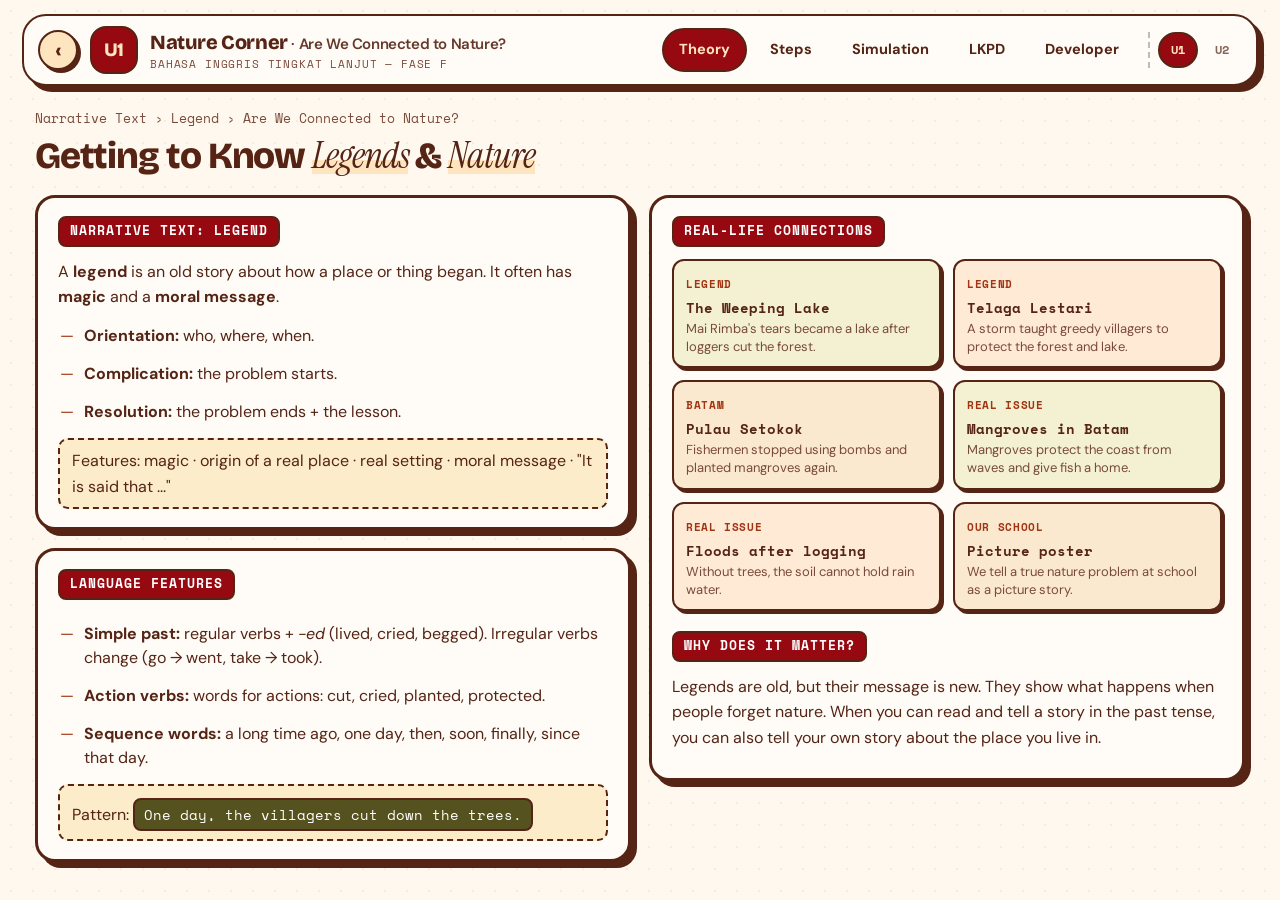
==== commit b318421d: "Corner page: bump css version" ====
--- a/corner.html
+++ b/corner.html
@@ -10,7 +10,7 @@
 <link rel="stylesheet" href="style.css?v=1795030000">
 <link rel="stylesheet" href="lkpd.css?v=1795030000">
 <link rel="stylesheet" href="corner.css?v=1795030000">
-<link rel="stylesheet" href="neo.css?v=1795033000">
+<link rel="stylesheet" href="neo.css?v=1795035000">
 </head>
 <body class="corner">
 <div class="bgglow"></div>
--- a/corner.css
+++ b/corner.css
@@ -6,7 +6,7 @@
   --blue:#367BC7; --yellow:#F3BD45; --red:#C02656; --wine:#A1204D;
   --cream:#FBF1DE; --cream2:#FFF9EE; --ink:#2A1A2C; --ink2:#6E5A66; --line:#2A1A2C;
   --paper:var(--cream); --paper2:var(--cream2); --u:var(--blue);
-  --ok:#AAD66A; --bad:var(--red);
+  --ok:#C9C98A; --bad:var(--red);
   --mono:"Space Mono",ui-monospace,Menlo,monospace; --disp:"Bungee","Rubik",system-ui,sans-serif; --font:"Rubik",system-ui,sans-serif;
   --sh:4px 4px 0 var(--ink); --sh2:6px 6px 0 var(--ink);
   font-family:var(--font);color:var(--ink);min-height:100svh;overflow-x:hidden;
@@ -56,7 +56,7 @@
 .pane code{font-family:var(--mono);font-size:.9em;color:#fff;background:var(--blue);border:2px solid var(--ink);padding:3px 9px;border-radius:8px;display:inline-block;margin-top:4px}
 .models{display:grid;grid-template-columns:1fr 1fr;gap:12px}
 .model{border:2.5px solid var(--ink);border-radius:12px;padding:10px 12px;background:#fff;box-shadow:3px 3px 0 var(--ink)}
-.model:nth-child(3n+1){background:#EDF6D8}.model:nth-child(3n+2){background:#FDE6EF}.model:nth-child(3n){background:#F6EFDC}
+.model:nth-child(3n+1){background:#F3F1D2}.model:nth-child(3n+2){background:#FFEAD6}.model:nth-child(3n){background:#FBE9CF}
 .model small{display:inline-block;font-family:var(--mono);font-size:10.5px;font-weight:700;letter-spacing:.06em;color:var(--wine)}
 .model b{display:block;font-family:var(--mono);font-size:14px;margin:2px 0}
 .model span{font-size:13px;color:var(--ink2);line-height:1.4;display:block}
@@ -97,8 +97,8 @@
 .stats span.ok{background:var(--yellow)}
 .simout{display:flex;flex-direction:column;gap:12px}
 .para{border-radius:12px;padding:12px 16px;background:#fff;border:2.5px solid var(--ink);border-left-width:10px;border-left-color:#d8ccb8}
-.para.ok{border-left-color:var(--ok);background:#EDF6D8}
-.para.bad{border-left-color:var(--red);background:#FDE6EF}
+.para.ok{border-left-color:var(--ok);background:#F3F1D2}
+.para.bad{border-left-color:var(--red);background:#FFEAD6}
 .para .lab{font-family:var(--mono);font-size:11px;font-weight:700;letter-spacing:.08em;text-transform:uppercase;color:var(--ink2)}
 .para p{margin:4px 0 0;line-height:1.75;font-size:15.5px}
 .para mark{color:var(--ink);border-radius:4px;padding:0 3px;font-weight:600;border-bottom:2px solid var(--ink)}
@@ -124,7 +124,7 @@
 .corner .ident label{color:var(--ink);font-family:var(--mono)}
 .qscore{display:grid;grid-template-columns:repeat(3,1fr);gap:8px;margin-bottom:16px}
 .qscore div{border-radius:12px;padding:10px 6px;border:2.5px solid var(--ink);text-align:center;background:#fff}
-.qscore div:nth-child(1){background:#EDF6D8}.qscore div:nth-child(2){background:#FDE6EF}.qscore div:nth-child(3){background:#F6EFDC}
+.qscore div:nth-child(1){background:#F3F1D2}.qscore div:nth-child(2){background:#FFEAD6}.qscore div:nth-child(3){background:#FBE9CF}
 .qscore small{display:block;font-family:var(--mono);font-size:10px;letter-spacing:.06em;color:var(--ink2);font-weight:700}
 .qscore b{font-family:var(--disp);font-weight:400;font-size:1.35rem;color:var(--ink)}
 .nums{display:grid;grid-template-columns:repeat(5,1fr);gap:7px;margin-bottom:12px}
@@ -143,14 +143,14 @@
 .qq{font-family:var(--font);font-size:clamp(1.25rem,2.4vw,1.65rem);font-weight:800;margin:14px 0 18px;line-height:1.35}
 .opts{display:grid;gap:10px}
 .opts button{display:flex;gap:12px;align-items:center;text-align:left;padding:12px 14px;border-radius:12px;background:#fff;border:2.5px solid var(--ink);box-shadow:3px 3px 0 var(--ink);font-size:15.5px;transition:transform .1s,box-shadow .1s,background .15s}
-.opts button:not(:disabled):hover{background:#FDE6EF}
+.opts button:not(:disabled):hover{background:#FFEAD6}
 .opts button:not(:disabled):active{transform:translate(3px,3px);box-shadow:none}
 .opts button span{width:32px;height:32px;flex:none;border-radius:50%;display:grid;place-items:center;font-family:var(--mono);font-weight:700;background:var(--blue);color:#fff;border:2px solid var(--ink)}
-.opts button.ok{background:#DDEEB8}.opts button.ok span{background:var(--ok)}
-.opts button.bad{background:#F9C6DA}.opts button.bad span{background:var(--red)}
+.opts button.ok{background:#D9D8A0}.opts button.ok span{background:var(--ok)}
+.opts button.bad{background:#F4B9A3}.opts button.bad span{background:var(--red)}
 .opts button.dim{opacity:.5}
 .expl{margin-top:16px;border-radius:12px;padding:14px 16px;border:2.5px solid var(--ink);box-shadow:var(--sh);animation:pop .4s cubic-bezier(.34,1.56,.64,1)}
-.expl.ok{background:#DDEEB8}.expl.bad{background:#F9C6DA}
+.expl.ok{background:#D9D8A0}.expl.bad{background:#F4B9A3}
 .expl small{display:block;margin-top:6px;font-family:var(--mono);font-size:11px;letter-spacing:.08em;color:var(--wine);font-weight:700}
 .expl p{margin:2px 0 0}
 .qnav{display:flex;justify-content:space-between;margin-top:18px}
@@ -160,17 +160,17 @@
 /* ---------- worksheets (retro) ---------- */
 .corner .ws{background:var(--cream2);border:3px solid var(--ink);border-radius:16px;box-shadow:var(--sh2)}
 .corner .ws h3{font-family:var(--disp);font-weight:400;letter-spacing:.01em}
-.corner .goal{background:#EDF6D8;border:2.5px solid var(--ink)}.corner .goal b{color:var(--blue);font-family:var(--mono)}
+.corner .goal{background:#F3F1D2;border:2.5px solid var(--ink)}.corner .goal b{color:var(--blue);font-family:var(--mono)}
 .corner .part-h h4{display:inline-block;background:var(--yellow);padding:4px 12px;border-radius:8px;border:2px solid var(--ink);font-size:1.05rem}
-.corner .box{background:#FDE6EF;border:2px dashed var(--ink)}
+.corner .box{background:#FFEAD6;border:2px dashed var(--ink)}
 .corner .read{background:#fff;border:2.5px solid var(--ink)}
 .corner .read summary::after{color:var(--red)}
 .corner .tbl{background:#fff;border:2.5px solid var(--ink)}
-.corner .tbl th{color:var(--ink);font-family:var(--mono);background:#EDF6D8;border-bottom:2px solid var(--ink)}
-.corner .key{background:#FDE6EF;border:2.5px solid var(--ink)}
-.corner .in.ok{border-color:var(--ok);background:#EDF6D8}
-.corner .in.bad{border-color:var(--red);background:#FDE6EF}
-.corner .fb.ok{color:var(--ok);background:#EDF6D8}.corner .fb.bad{color:var(--red);background:#FDE6EF}
+.corner .tbl th{color:var(--ink);font-family:var(--mono);background:#F3F1D2;border-bottom:2px solid var(--ink)}
+.corner .key{background:#FFEAD6;border:2.5px solid var(--ink)}
+.corner .in.ok{border-color:var(--ok);background:#F3F1D2}
+.corner .in.bad{border-color:var(--red);background:#FFEAD6}
+.corner .fb.ok{color:var(--ok);background:#F3F1D2}.corner .fb.bad{color:var(--red);background:#FFEAD6}
 .corner .ws .tag{color:var(--ink);background:#fff;border:2px solid var(--ink)}
 .corner .ws .tag.u{background:var(--red);color:#fff}
 .corner .score{background:var(--yellow);border:3px solid var(--ink);box-shadow:var(--sh)}.corner .score .big{color:var(--red);font-family:var(--disp);font-weight:400}
--- a/neo.css
+++ b/neo.css
@@ -238,6 +238,125 @@
 .list button b{color:var(--ink);font-weight:700}
 .player h2{font-size:clamp(1.5rem,3vw,2.2rem);font-weight:800;letter-spacing:-.03em;color:var(--ink)}
 
+/* =========================================================
+   THREE SECTION IDENTITIES: Slides = paper deck (pink) · Games = arcade (lime) · Videos = film player (cream)
+   ========================================================= */
+:root,body.corner{
+  --i-slides:url("data:image/svg+xml,%3Csvg xmlns='http://www.w3.org/2000/svg' viewBox='0 0 24 24' fill='none' stroke='%232B2523' stroke-width='2.4' stroke-linejoin='round' stroke-linecap='round'%3E%3Crect x='7' y='3' width='14' height='11' rx='2'/%3E%3Cpath d='M3 8v10a2 2 0 0 0 2 2h12'/%3E%3Cpath d='M11 7.5h6M11 10.5h4'/%3E%3C/svg%3E");
+  --i-games:url("data:image/svg+xml,%3Csvg xmlns='http://www.w3.org/2000/svg' viewBox='0 0 24 24' fill='none' stroke='%232B2523' stroke-width='2.4' stroke-linejoin='round' stroke-linecap='round'%3E%3Crect x='2' y='7' width='20' height='11' rx='5.5'/%3E%3Cpath d='M7.5 10v5M5 12.5h5'/%3E%3Ccircle cx='15.5' cy='11.2' r='1' fill='%232B2523'/%3E%3Ccircle cx='18.5' cy='14' r='1' fill='%232B2523'/%3E%3C/svg%3E");
+  --i-video:url("data:image/svg+xml,%3Csvg xmlns='http://www.w3.org/2000/svg' viewBox='0 0 24 24' fill='none' stroke='%232B2523' stroke-width='2.4' stroke-linejoin='round' stroke-linecap='round'%3E%3Crect x='3' y='5' width='18' height='14' rx='3'/%3E%3Cpath d='M10 9.2l5 2.8-5 2.8z' fill='%232B2523'/%3E%3C/svg%3E");
+}
+.u-h .u-n{display:inline-grid;place-items:center;min-width:26px;height:26px;margin-left:10px;padding:0 7px;border-radius:999px;background:var(--ink);color:var(--cream2);
+  font-family:var(--mono);font-size:12px;font-weight:700;letter-spacing:0;vertical-align:2px}
+.h-slides{background:var(--peach);transform:rotate(-1.2deg)}
+.h-slides::before{background-image:var(--i-slides)}
+.h-games{background:var(--mint);transform:rotate(1deg)}
+.h-games::before{background-image:var(--i-games)}
+.h-videos{background:var(--lilac);transform:rotate(-.8deg)}
+.h-videos::before{background-image:var(--i-video)}
+
+/* ---------- SLIDES: stacked paper deck ---------- */
+.sgrid{gap:30px 34px}
+.scard,.scard:nth-child(n){box-shadow:5px 5px 0 var(--ink),11px 11px 0 -1px var(--peach),11px 11px 0 1px var(--ink)}
+.scard:hover{transform:translate(-3px,-5px) rotate(-.6deg);box-shadow:7px 8px 0 var(--ink),14px 15px 0 -1px var(--peach),14px 15px 0 1px var(--ink)}
+.scard .s-top,.scard.c1 .s-top,.scard.c2 .s-top,.scard.c3 .s-top{min-height:108px;background-color:var(--peach)!important;
+  background-image:repeating-linear-gradient(180deg,transparent 0 17px,rgba(43,37,35,.1) 17px 18.5px)!important}
+.scard .s-top i{background:var(--ink);color:var(--cream2);border:0}
+
+/* ---------- GAMES: arcade cartridges ---------- */
+.unit .acts .act:nth-child(n){background:#F6FAE6}
+.unit .acts .act:nth-child(n)::before{height:26px;background:repeating-conic-gradient(var(--ink) 0 25%,var(--cream2) 0 50%) 0 0/26px 26px;border-bottom:2.5px solid var(--ink)}
+.unit .acts .act:nth-child(odd){transform:rotate(-.7deg)}
+.unit .acts .act:nth-child(even){transform:rotate(.7deg)}
+.unit .acts .act:nth-child(n):hover{transform:translate(-3px,-5px) rotate(0deg);background:#F6FAE6}
+.unit .acts .act:nth-child(n)::after{content:"Play now \2192";align-self:stretch;margin:auto 16px 16px;text-align:center;border:2.5px solid var(--ink);border-radius:14px;
+  padding:9px 12px;background:var(--mint);font-family:var(--font);font-weight:800;font-size:15px;box-shadow:0 4px 0 var(--ink);transition:transform .15s,box-shadow .15s,background .15s}
+.unit .acts .act:nth-child(n):hover::after{background:var(--peach)}
+.unit .acts .act:nth-child(n):active::after{transform:translateY(4px);box-shadow:0 0 0 var(--ink)}
+
+/* ---------- VIDEOS: film player ---------- */
+.vgrid .vcard:nth-child(n)::before{content:"NOW PLAYING";display:flex;align-items:center;height:30px;padding:0 14px 0 34px;font-family:var(--mono);font-size:10.5px;font-weight:700;
+  letter-spacing:.14em;background:radial-gradient(circle at 17px 50%,var(--red) 0 5px,transparent 5.6px),var(--lilac);border-bottom:2.5px solid var(--ink)}
+.vthumb::before,.vthumb::after{content:"";position:absolute;top:0;bottom:0;width:16px;z-index:2;background-color:var(--ink);
+  background-image:radial-gradient(var(--cream2) 3.4px,transparent 3.9px);background-size:16px 19px;background-position:center}
+.vthumb::before{left:0}
+.vthumb::after{right:0}
+.vthumb .vep{left:26px}
+.vplay{background:var(--peach)}
+.vgrid .vcard::after{content:"";height:12px;margin:0 14px 14px;border:2.5px solid var(--ink);border-radius:999px;
+  background:linear-gradient(90deg,var(--peach) var(--p,40%),var(--cream2) var(--p,40%))}
+.vcard:nth-child(4n+1){--p:25%}
+.vcard:nth-child(4n+2){--p:55%}
+.vcard:nth-child(4n+3){--p:80%}
+.vcard:nth-child(4n){--p:40%}
+
+/* =========================================================
+   PALETTE: Raiz #552415 · Trama #A13413 · Barbante #FFE5BF · Afeto #960911 (dominant red) · Entremeio #55521F
+   ========================================================= */
+:root,body.corner{
+  --ink:#552415; --ink2:#7A4A3A;
+  --cream:#FFF8EE; --cream2:#FFFCF7;
+  --peach:#FFE5BF; --peach2:#FFEFD9; --peach3:#FFF6E8;
+  --mint:#DAD8A4; --mint2:#C4C17F; --lilac:#F3D4A8;
+  --blue:#55521F; --yellow:#FFE5BF; --red:#960911; --wine:#A13413;
+  --ok:#C9C98A; --bad:#960911;
+  --accent:#960911; --u:#960911;
+  --rust:#A13413; --olive:#55521F;
+  --dots:
+    radial-gradient(circle at 17px 50%,transparent 0 3.6px,#552415 3.6px 5.2px,transparent 5.6px),
+    radial-gradient(circle at 35px 50%,transparent 0 3.6px,#552415 3.6px 5.2px,transparent 5.6px),
+    radial-gradient(circle at 53px 50%,transparent 0 3.6px,#552415 3.6px 5.2px,transparent 5.6px);
+  --dots-c:
+    radial-gradient(circle at 17px 50%,transparent 0 3.6px,#FFE5BF 3.6px 5.2px,transparent 5.6px),
+    radial-gradient(circle at 35px 50%,transparent 0 3.6px,#FFE5BF 3.6px 5.2px,transparent 5.6px),
+    radial-gradient(circle at 53px 50%,transparent 0 3.6px,#FFE5BF 3.6px 5.2px,transparent 5.6px);
+}
+@media (prefers-color-scheme:dark){
+  :root:not([data-theme="light"]){--ink:#552415;--ink2:#7A4A3A;--paper:#FFF8EE;--paper2:#FFFCF7}
+}
+.hero{color:var(--peach);
+  background:
+    radial-gradient(60% 70% at 92% 0%,rgba(161,52,19,.8),transparent 70%),
+    radial-gradient(55% 60% at 0% 100%,rgba(85,36,21,.6),transparent 70%),
+    linear-gradient(180deg,#960911,#7C0710)!important}
+.hero .display{color:var(--peach)}
+.display em{background:linear-gradient(transparent 60%,var(--rust) 60% 90%,transparent 90%)}
+.hero .lede{color:#FFEBD0}
+.u-title,#u1 .u-title,#u2 .u-title,#u3 .u-title,#u4 .u-title{color:var(--red);text-shadow:3px 3px 0 var(--peach)}
+.plain h2{color:var(--red);text-shadow:3px 3px 0 var(--peach)}
+.blob,.on-light .blob{background:var(--red)}
+.seg a.on,.tabbar a.on{color:var(--peach)}
+.cta + .cta,#u1 .cta + .cta,#u2 .cta + .cta,#u3 .cta + .cta,#u4 .cta + .cta,.btn,.cc-go,.s-go{background:var(--red);color:var(--peach)}
+.teacher-name{background:var(--peach);color:var(--ink)}
+.corner-card::before{background-color:var(--red);background-image:var(--dots-c)}
+.cc-badge{background:var(--red);color:var(--peach)}
+.scard .s-top em{color:var(--red)}
+.sheet-head{background:var(--red)}
+.sheet-head::before{background-image:var(--dots-c)}
+.opt.wrong,.sort li.wrong,.cl.wrong,.fi.wrong,.nums button.bad,.opts button.bad span{background:#F2B49A}
+.logo{background:var(--red);color:var(--peach)}
+.tabs2 a.on,.units a.on{background:var(--red);color:var(--peach)}
+.corner .pill.on,.pills a.on{background:var(--red)!important;color:var(--peach)!important}
+.h-games{background:#F2B79A}
+.h-videos{background:var(--mint)}
+
+/* games: shake on hover */
+.unit .acts .act:nth-child(n){background:#FFF1E4}
+.unit .acts .act:nth-child(n)::after{background:var(--red);color:var(--peach)}
+.unit .acts .act:nth-child(n):hover{background:#FFF1E4;animation:buzz .32s linear infinite}
+.unit .acts .act:nth-child(n):hover::after{background:var(--rust)}
+@keyframes buzz{
+  0%,100%{transform:translate(-3px,-5px) rotate(0deg)}
+  20%{transform:translate(-5px,-4px) rotate(-1.3deg)}
+  40%{transform:translate(-1px,-6px) rotate(1.3deg)}
+  60%{transform:translate(-5px,-6px) rotate(-1deg)}
+  80%{transform:translate(-1px,-4px) rotate(1deg)}
+}
+
+/* videos: olive film header, red timeline */
+.vgrid .vcard:nth-child(n)::before{color:var(--peach);background:radial-gradient(circle at 17px 50%,var(--peach) 0 5px,transparent 5.6px),var(--olive)}
+.vgrid .vcard::after{background:linear-gradient(90deg,var(--red) var(--p,40%),var(--cream2) var(--p,40%))}
+
 @media (max-width:700px){
   .display{font-size:clamp(2.8rem,15vw,5rem)}
   .unit .act b{font-size:1.15rem}
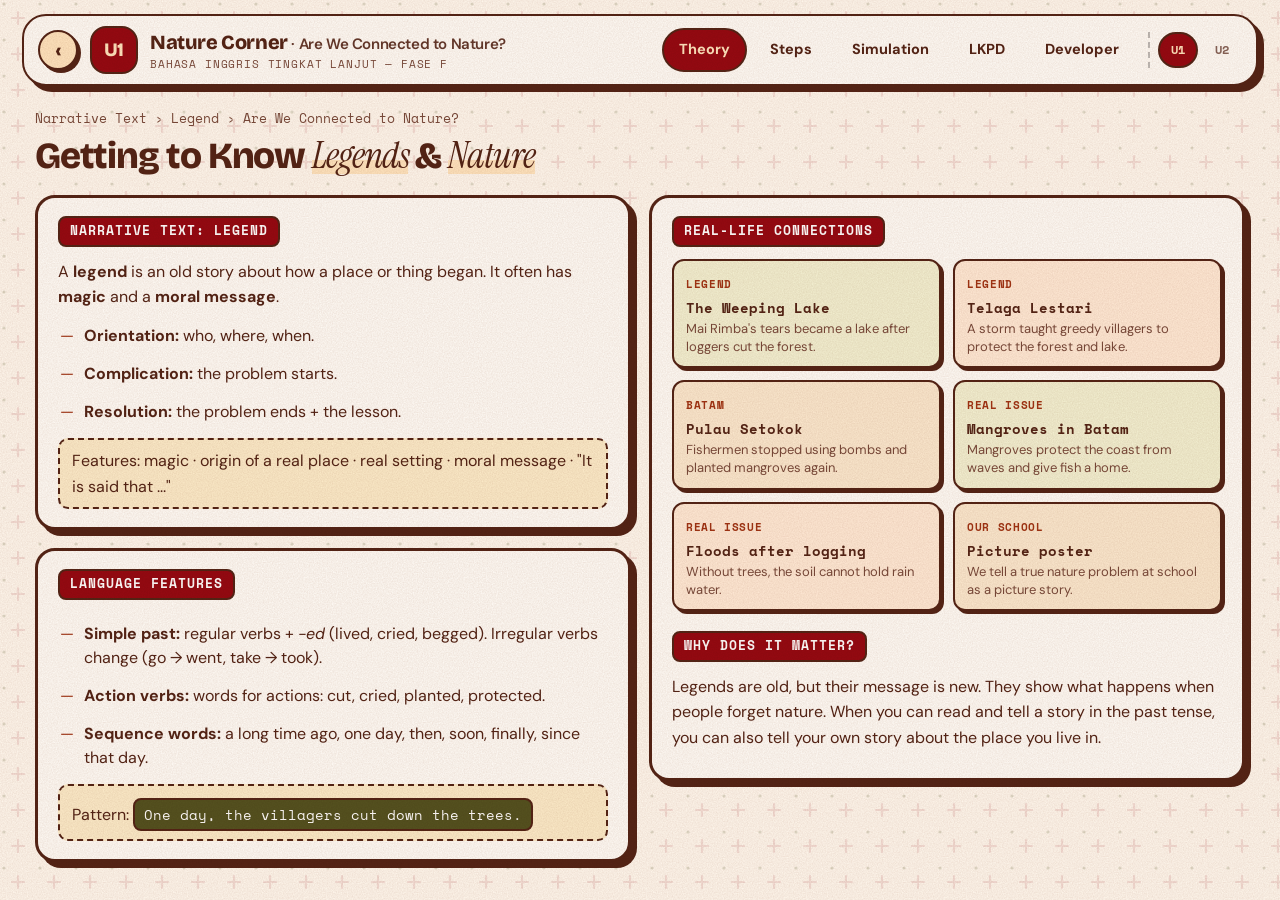
==== commit 77d9c86b: "Corner page: bump css version" ====
--- a/corner.html
+++ b/corner.html
@@ -10,7 +10,7 @@
 <link rel="stylesheet" href="style.css?v=1795030000">
 <link rel="stylesheet" href="lkpd.css?v=1795030000">
 <link rel="stylesheet" href="corner.css?v=1795030000">
-<link rel="stylesheet" href="neo.css?v=1795035000">
+<link rel="stylesheet" href="neo.css?v=1795036000">
 </head>
 <body class="corner">
 <div class="bgglow"></div>
--- a/neo.css
+++ b/neo.css
@@ -357,6 +357,37 @@
 .vgrid .vcard:nth-child(n)::before{color:var(--peach);background:radial-gradient(circle at 17px 50%,var(--peach) 0 5px,transparent 5.6px),var(--olive)}
 .vgrid .vcard::after{background:linear-gradient(90deg,var(--red) var(--p,40%),var(--cream2) var(--p,40%))}
 
+/* =========================================================
+   RETRO ORNAMENTS: concentric rings, halftone, waves, scales, plus signs, paper grain (no sunburst, no checker backgrounds)
+   ========================================================= */
+:root,body.corner{
+  --pat-wave:url("data:image/svg+xml,%3Csvg xmlns='http://www.w3.org/2000/svg' width='60' height='20' viewBox='0 0 60 20'%3E%3Cpath d='M0 10Q15 0 30 10T60 10' fill='none' stroke='%23A13413' stroke-opacity='.11' stroke-width='2'/%3E%3C/svg%3E");
+  --pat-scale:url("data:image/svg+xml,%3Csvg xmlns='http://www.w3.org/2000/svg' width='40' height='20' viewBox='0 0 40 20'%3E%3Cg fill='none' stroke='%23A13413' stroke-opacity='.11' stroke-width='1.6'%3E%3Ccircle cx='20' cy='20' r='18'/%3E%3Ccircle cx='20' cy='20' r='12'/%3E%3Ccircle cx='20' cy='20' r='6'/%3E%3Ccircle cx='0' cy='0' r='18'/%3E%3Ccircle cx='0' cy='0' r='12'/%3E%3Ccircle cx='0' cy='0' r='6'/%3E%3Ccircle cx='40' cy='0' r='18'/%3E%3Ccircle cx='40' cy='0' r='12'/%3E%3Ccircle cx='40' cy='0' r='6'/%3E%3C/g%3E%3C/svg%3E");
+  --pat-plus:url("data:image/svg+xml,%3Csvg xmlns='http://www.w3.org/2000/svg' width='36' height='36' viewBox='0 0 36 36'%3E%3Cpath d='M18 12v12M12 18h12' stroke='%23960911' stroke-opacity='.11' stroke-width='2.2' stroke-linecap='round'/%3E%3Ccircle cx='4' cy='4' r='1.6' fill='%2355521F' fill-opacity='.18'/%3E%3C/svg%3E");
+  --grain:url("data:image/svg+xml,%3Csvg xmlns='http://www.w3.org/2000/svg' width='160' height='160'%3E%3Cfilter id='n'%3E%3CfeTurbulence type='fractalNoise' baseFrequency='.8' numOctaves='2' stitchTiles='stitch'/%3E%3CfeColorMatrix values='0 0 0 0 .33 0 0 0 0 .14 0 0 0 0 .08 0 0 0 .6 0'/%3E%3C/filter%3E%3Crect width='100%25' height='100%25' filter='url(%23n)'/%3E%3C/svg%3E");
+}
+/* paper grain over everything (under the floating nav) */
+body::after{content:"";position:fixed;inset:0;pointer-events:none;z-index:5;background-image:var(--grain);opacity:.32;mix-blend-mode:multiply}
+
+/* hero: halftone fading in from the right + concentric rings in the corner */
+.hero::before{content:"";position:absolute;inset:0;z-index:0;pointer-events:none;
+  background:radial-gradient(rgba(255,229,191,.26) 1.7px,transparent 2.2px) 0 0/15px 15px;
+  -webkit-mask-image:linear-gradient(115deg,transparent 30%,#000 100%);mask-image:linear-gradient(115deg,transparent 30%,#000 100%)}
+.hero::after{display:block;content:"";position:absolute;z-index:0;pointer-events:none;right:-120px;bottom:-120px;width:400px;height:400px;border-radius:50%;
+  background:repeating-radial-gradient(circle,transparent 0 24px,rgba(255,229,191,.15) 24px 31px)}
+
+/* each unit gets its own retro pattern and a ring corner */
+#u1{background:var(--pat-wave) 0 0/60px 20px,var(--cream)!important}
+#u2{background:var(--pat-scale) 0 0/40px 20px,var(--peach3)!important}
+#u3{background:radial-gradient(rgba(85,82,31,.17) 1.8px,transparent 2.3px) 0 0/14px 14px,radial-gradient(rgba(85,82,31,.17) 1.8px,transparent 2.3px) 7px 7px/14px 14px,var(--cream)!important}
+#u4{background:var(--pat-plus) 0 0/36px 36px,var(--peach3)!important}
+.unit::before{content:"";position:absolute;z-index:0;pointer-events:none;width:320px;height:320px;border-radius:50%}
+#u1::before,#u3::before{right:-120px;top:-120px;background:repeating-radial-gradient(circle,transparent 0 22px,rgba(161,52,19,.11) 22px 29px)}
+#u2::before,#u4::before{left:-130px;bottom:-130px;background:repeating-radial-gradient(circle,transparent 0 22px,rgba(85,82,31,.13) 22px 29px)}
+
+/* corner + grammar pages and the teacher section: soft plus pattern */
+body.corner{background:var(--pat-plus) 0 0/36px 36px,var(--cream)}
+
 @media (max-width:700px){
   .display{font-size:clamp(2.8rem,15vw,5rem)}
   .unit .act b{font-size:1.15rem}
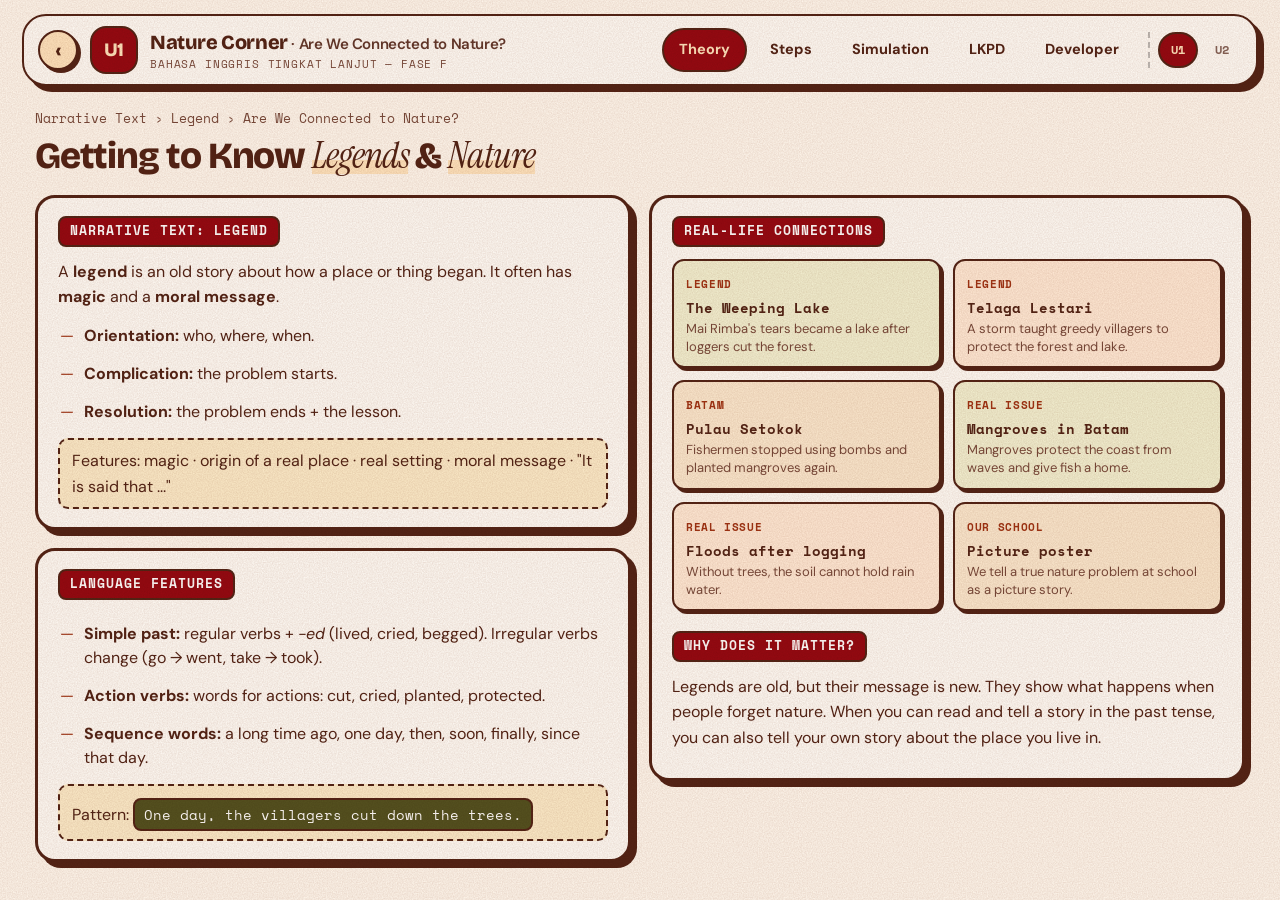
==== commit a754c068: "Corner page: bump css version" ====
--- a/corner.html
+++ b/corner.html
@@ -10,7 +10,7 @@
 <link rel="stylesheet" href="style.css?v=1795030000">
 <link rel="stylesheet" href="lkpd.css?v=1795030000">
 <link rel="stylesheet" href="corner.css?v=1795030000">
-<link rel="stylesheet" href="neo.css?v=1795036000">
+<link rel="stylesheet" href="neo.css?v=1795037000">
 </head>
 <body class="corner">
 <div class="bgglow"></div>
--- a/neo.css
+++ b/neo.css
@@ -358,35 +358,20 @@
 .vgrid .vcard::after{background:linear-gradient(90deg,var(--red) var(--p,40%),var(--cream2) var(--p,40%))}
 
 /* =========================================================
-   RETRO ORNAMENTS: concentric rings, halftone, waves, scales, plus signs, paper grain (no sunburst, no checker backgrounds)
+   PLAIN BACKGROUNDS + PAPER GRAIN. Only the hero gets faint dark dots over its red gradient.
    ========================================================= */
 :root,body.corner{
-  --pat-wave:url("data:image/svg+xml,%3Csvg xmlns='http://www.w3.org/2000/svg' width='60' height='20' viewBox='0 0 60 20'%3E%3Cpath d='M0 10Q15 0 30 10T60 10' fill='none' stroke='%23A13413' stroke-opacity='.11' stroke-width='2'/%3E%3C/svg%3E");
-  --pat-scale:url("data:image/svg+xml,%3Csvg xmlns='http://www.w3.org/2000/svg' width='40' height='20' viewBox='0 0 40 20'%3E%3Cg fill='none' stroke='%23A13413' stroke-opacity='.11' stroke-width='1.6'%3E%3Ccircle cx='20' cy='20' r='18'/%3E%3Ccircle cx='20' cy='20' r='12'/%3E%3Ccircle cx='20' cy='20' r='6'/%3E%3Ccircle cx='0' cy='0' r='18'/%3E%3Ccircle cx='0' cy='0' r='12'/%3E%3Ccircle cx='0' cy='0' r='6'/%3E%3Ccircle cx='40' cy='0' r='18'/%3E%3Ccircle cx='40' cy='0' r='12'/%3E%3Ccircle cx='40' cy='0' r='6'/%3E%3C/g%3E%3C/svg%3E");
-  --pat-plus:url("data:image/svg+xml,%3Csvg xmlns='http://www.w3.org/2000/svg' width='36' height='36' viewBox='0 0 36 36'%3E%3Cpath d='M18 12v12M12 18h12' stroke='%23960911' stroke-opacity='.11' stroke-width='2.2' stroke-linecap='round'/%3E%3Ccircle cx='4' cy='4' r='1.6' fill='%2355521F' fill-opacity='.18'/%3E%3C/svg%3E");
   --grain:url("data:image/svg+xml,%3Csvg xmlns='http://www.w3.org/2000/svg' width='160' height='160'%3E%3Cfilter id='n'%3E%3CfeTurbulence type='fractalNoise' baseFrequency='.8' numOctaves='2' stitchTiles='stitch'/%3E%3CfeColorMatrix values='0 0 0 0 .33 0 0 0 0 .14 0 0 0 0 .08 0 0 0 .6 0'/%3E%3C/filter%3E%3Crect width='100%25' height='100%25' filter='url(%23n)'/%3E%3C/svg%3E");
 }
-/* paper grain over everything (under the floating nav) */
-body::after{content:"";position:fixed;inset:0;pointer-events:none;z-index:5;background-image:var(--grain);opacity:.32;mix-blend-mode:multiply}
-
-/* hero: halftone fading in from the right + concentric rings in the corner */
+body,body.corner{background:var(--cream)}
+body::after{content:"";position:fixed;inset:0;pointer-events:none;z-index:5;background-image:var(--grain);opacity:.4;mix-blend-mode:multiply}
 .hero::before{content:"";position:absolute;inset:0;z-index:0;pointer-events:none;
-  background:radial-gradient(rgba(255,229,191,.26) 1.7px,transparent 2.2px) 0 0/15px 15px;
-  -webkit-mask-image:linear-gradient(115deg,transparent 30%,#000 100%);mask-image:linear-gradient(115deg,transparent 30%,#000 100%)}
-.hero::after{display:block;content:"";position:absolute;z-index:0;pointer-events:none;right:-120px;bottom:-120px;width:400px;height:400px;border-radius:50%;
-  background:repeating-radial-gradient(circle,transparent 0 24px,rgba(255,229,191,.15) 24px 31px)}
-
-/* each unit gets its own retro pattern and a ring corner */
-#u1{background:var(--pat-wave) 0 0/60px 20px,var(--cream)!important}
-#u2{background:var(--pat-scale) 0 0/40px 20px,var(--peach3)!important}
-#u3{background:radial-gradient(rgba(85,82,31,.17) 1.8px,transparent 2.3px) 0 0/14px 14px,radial-gradient(rgba(85,82,31,.17) 1.8px,transparent 2.3px) 7px 7px/14px 14px,var(--cream)!important}
-#u4{background:var(--pat-plus) 0 0/36px 36px,var(--peach3)!important}
-.unit::before{content:"";position:absolute;z-index:0;pointer-events:none;width:320px;height:320px;border-radius:50%}
-#u1::before,#u3::before{right:-120px;top:-120px;background:repeating-radial-gradient(circle,transparent 0 22px,rgba(161,52,19,.11) 22px 29px)}
-#u2::before,#u4::before{left:-130px;bottom:-130px;background:repeating-radial-gradient(circle,transparent 0 22px,rgba(85,82,31,.13) 22px 29px)}
-
-/* corner + grammar pages and the teacher section: soft plus pattern */
-body.corner{background:var(--pat-plus) 0 0/36px 36px,var(--cream)}
+  background:radial-gradient(rgba(40,4,4,.38) 1.6px,transparent 2.1px) 0 0/14px 14px;
+  -webkit-mask-image:radial-gradient(135% 115% at 100% 100%,#000,transparent 80%);mask-image:radial-gradient(135% 115% at 100% 100%,#000,transparent 80%)}
+.hero::after{display:none}
+#u1,#u3{background:var(--cream)!important}
+#u2,#u4{background:var(--peach3)!important}
+.unit::before{display:none}
 
 @media (max-width:700px){
   .display{font-size:clamp(2.8rem,15vw,5rem)}
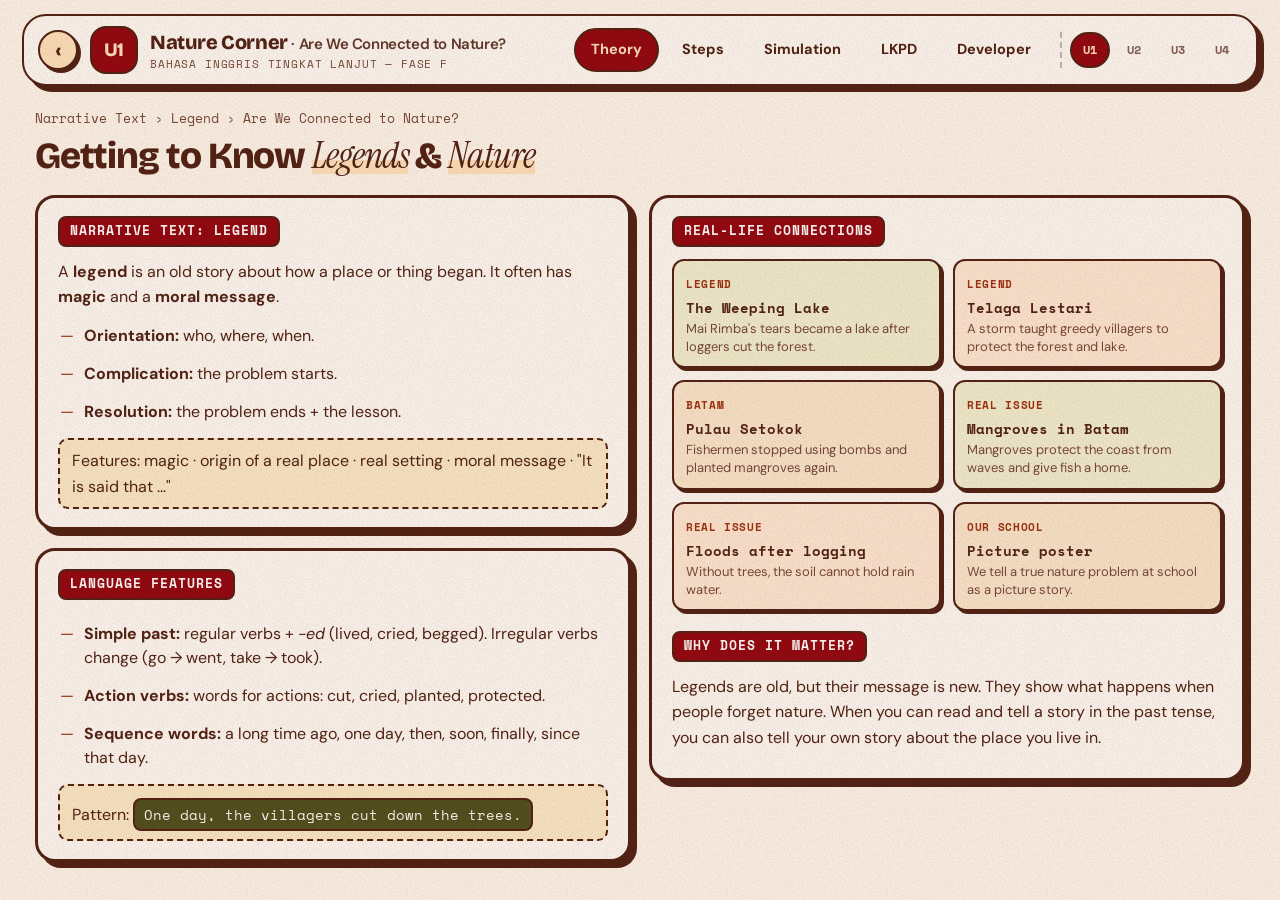
==== commit 186925bf: "Corner page: bump data version" ====
--- a/corner.html
+++ b/corner.html
@@ -25,7 +25,7 @@
   </header>
   <main class="view" id="view"></main>
 </div>
-<script src="data.js?v=1795030000"></script>
+<script src="data.js?v=1795038000"></script>
 <script src="lkpd-data.js?v=1795030000"></script>
 <script src="corner-data.js?v=1795030000"></script>
 <script src="corner.js?v=1795030000"></script>
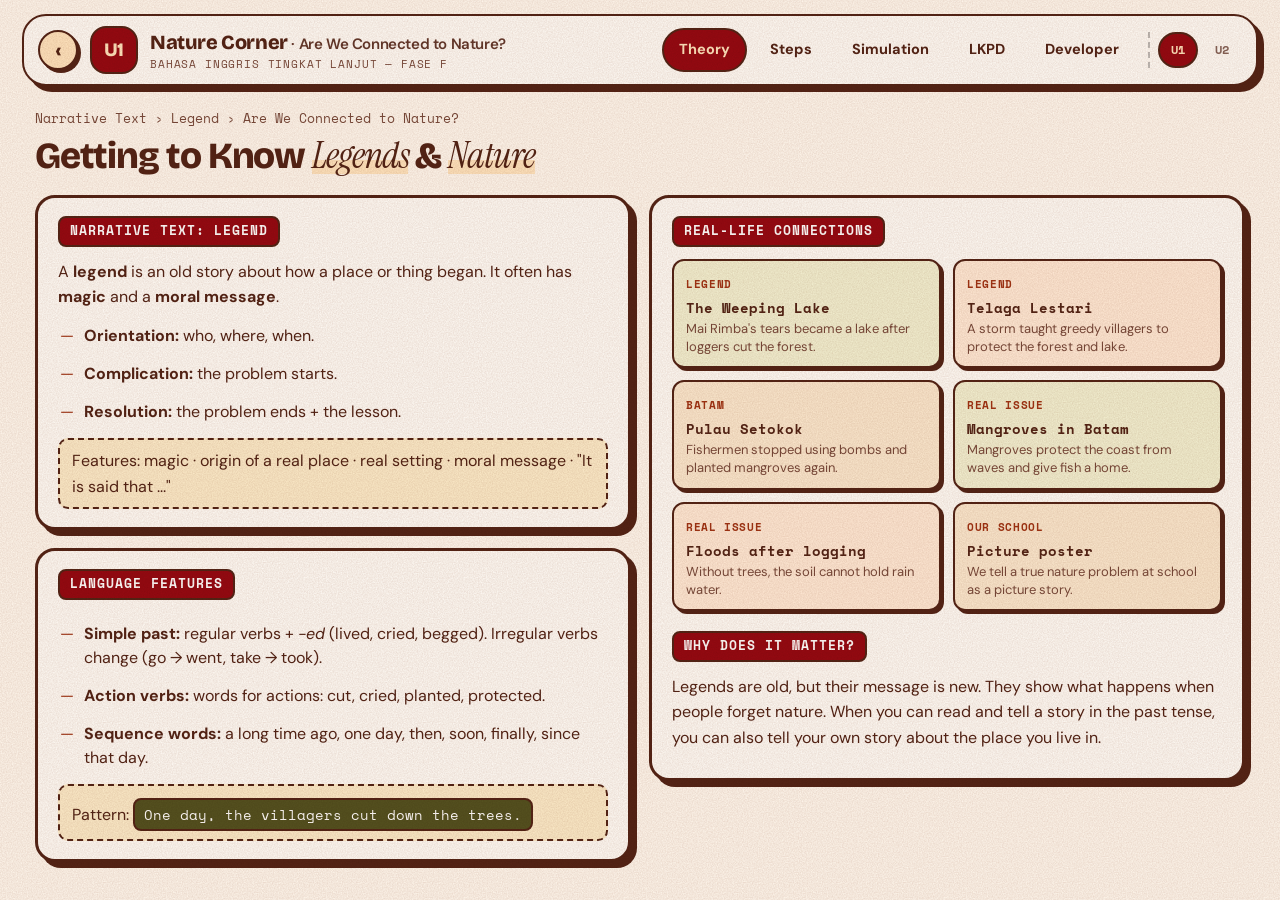
==== commit 0786ca65: "Corner page: bump data version" ====
--- a/corner.html
+++ b/corner.html
@@ -25,7 +25,7 @@
   </header>
   <main class="view" id="view"></main>
 </div>
-<script src="data.js?v=1795038000"></script>
+<script src="data.js?v=1795039000"></script>
 <script src="lkpd-data.js?v=1795030000"></script>
 <script src="corner-data.js?v=1795030000"></script>
 <script src="corner.js?v=1795030000"></script>
